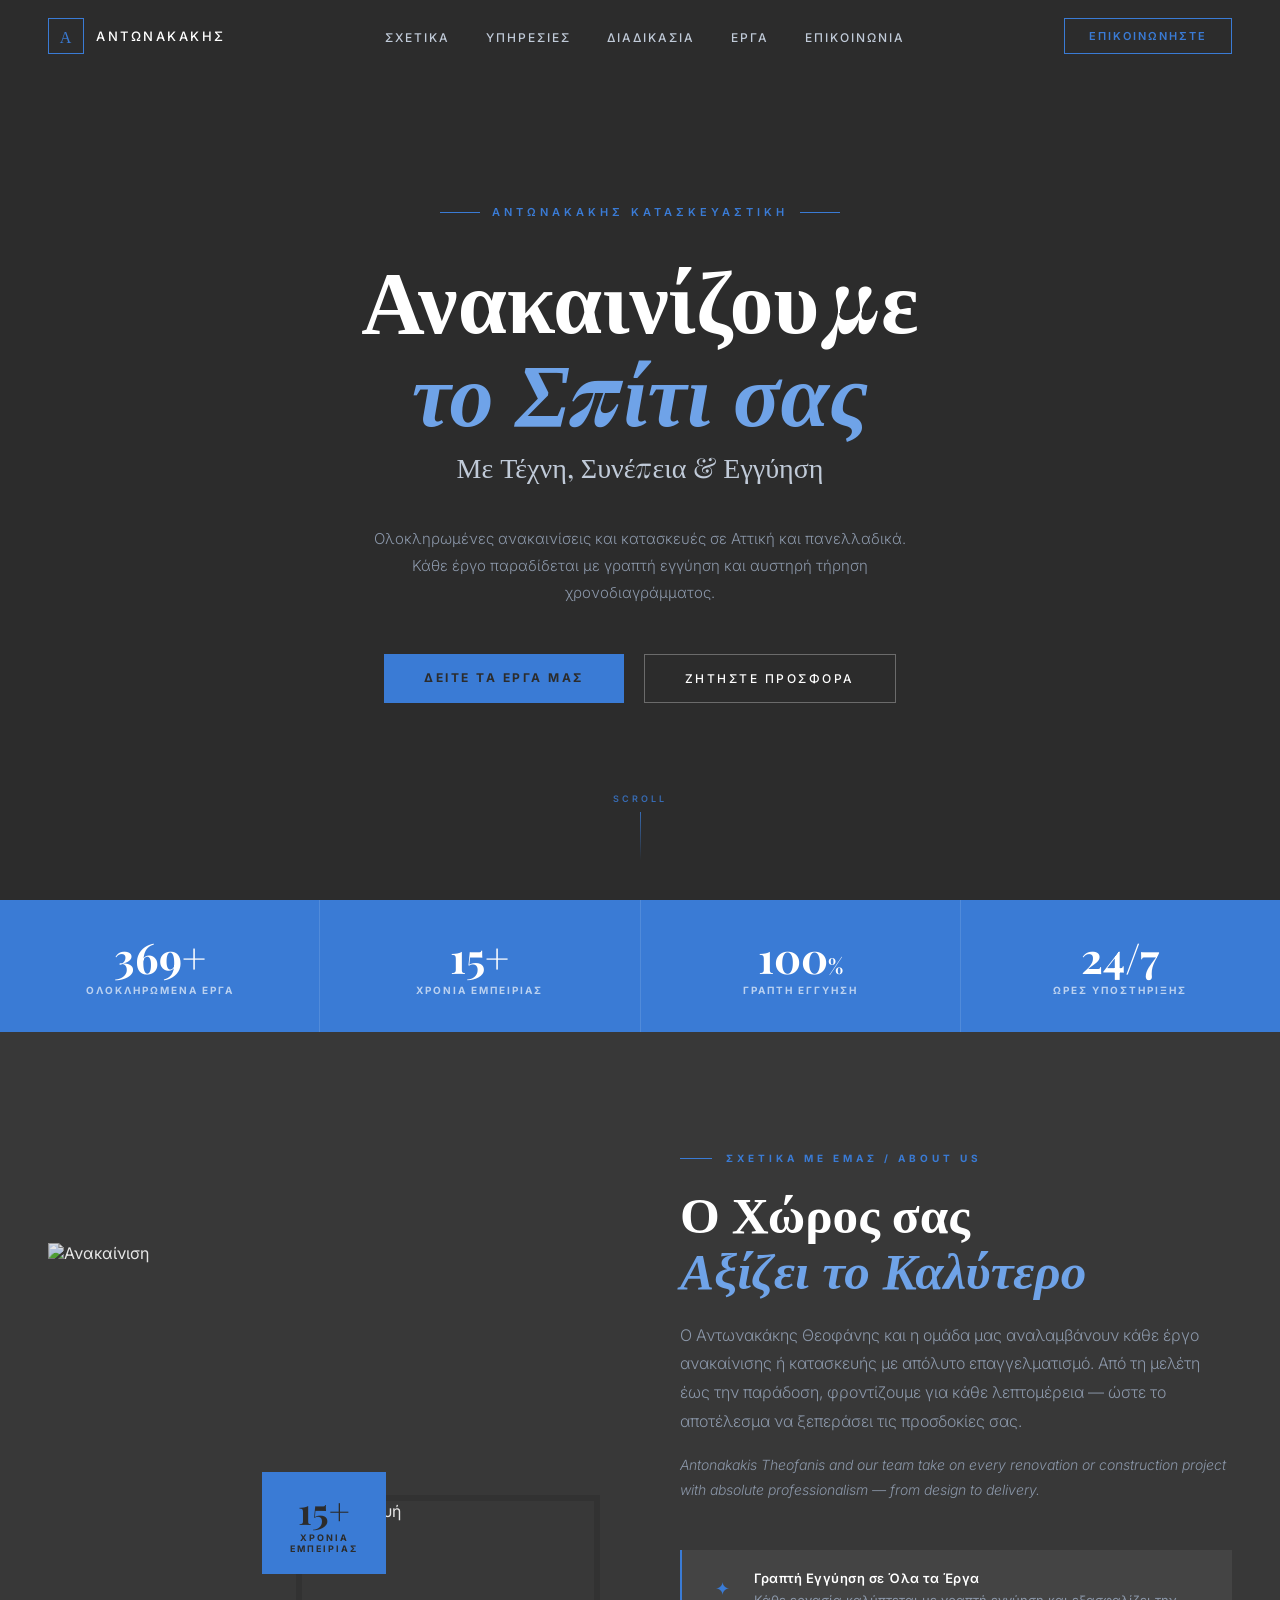
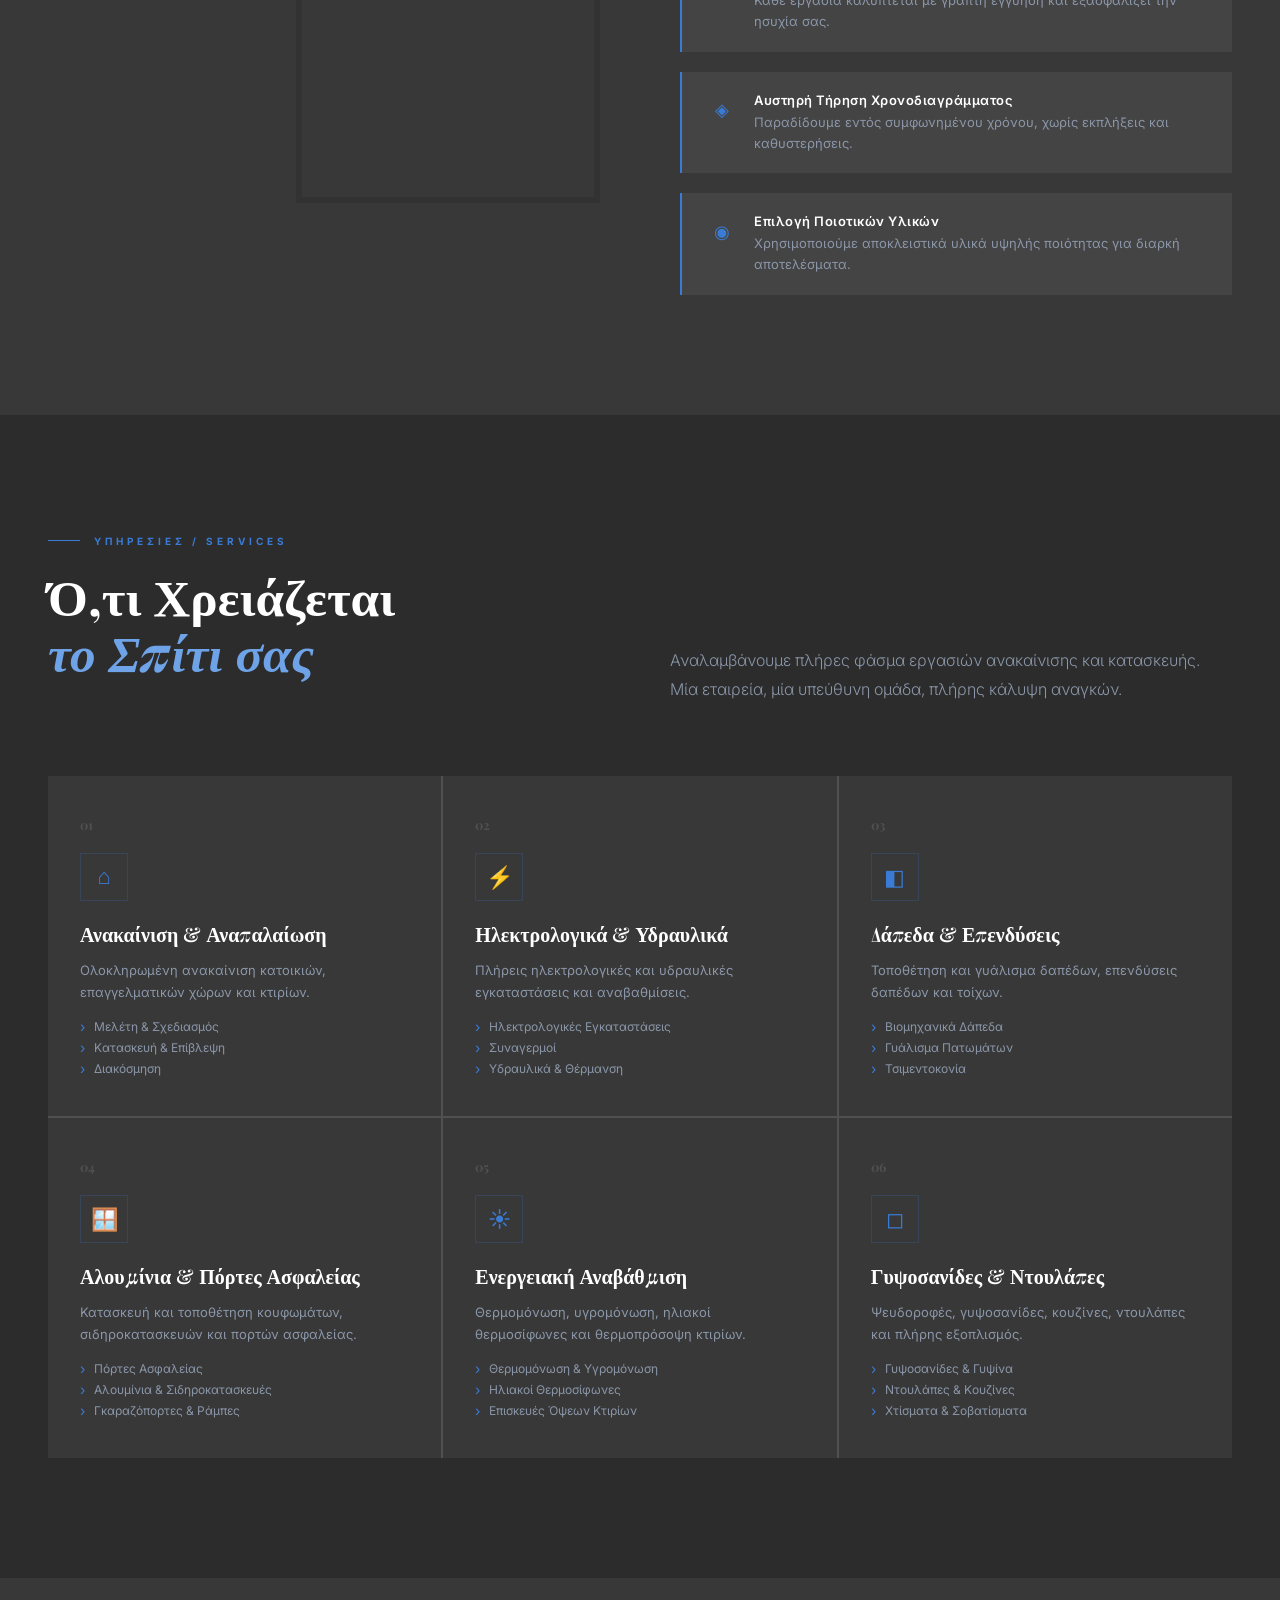
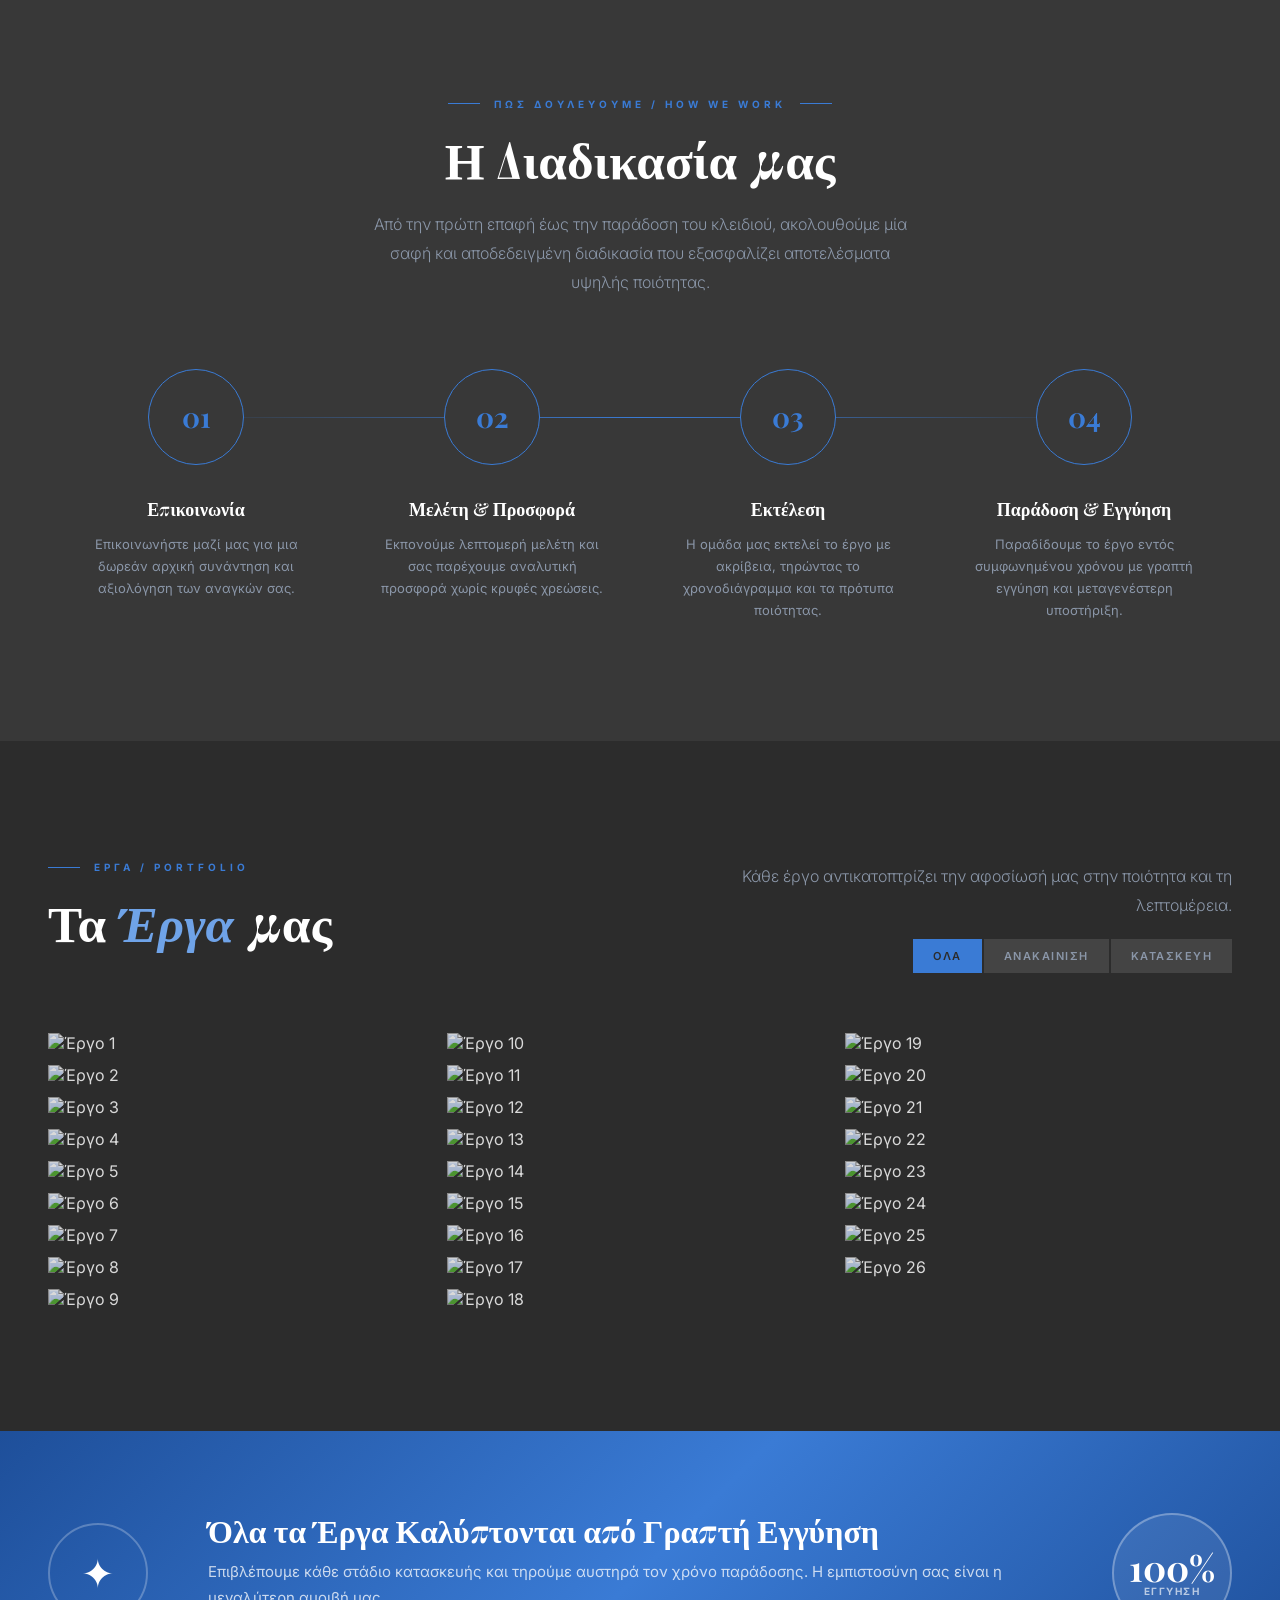
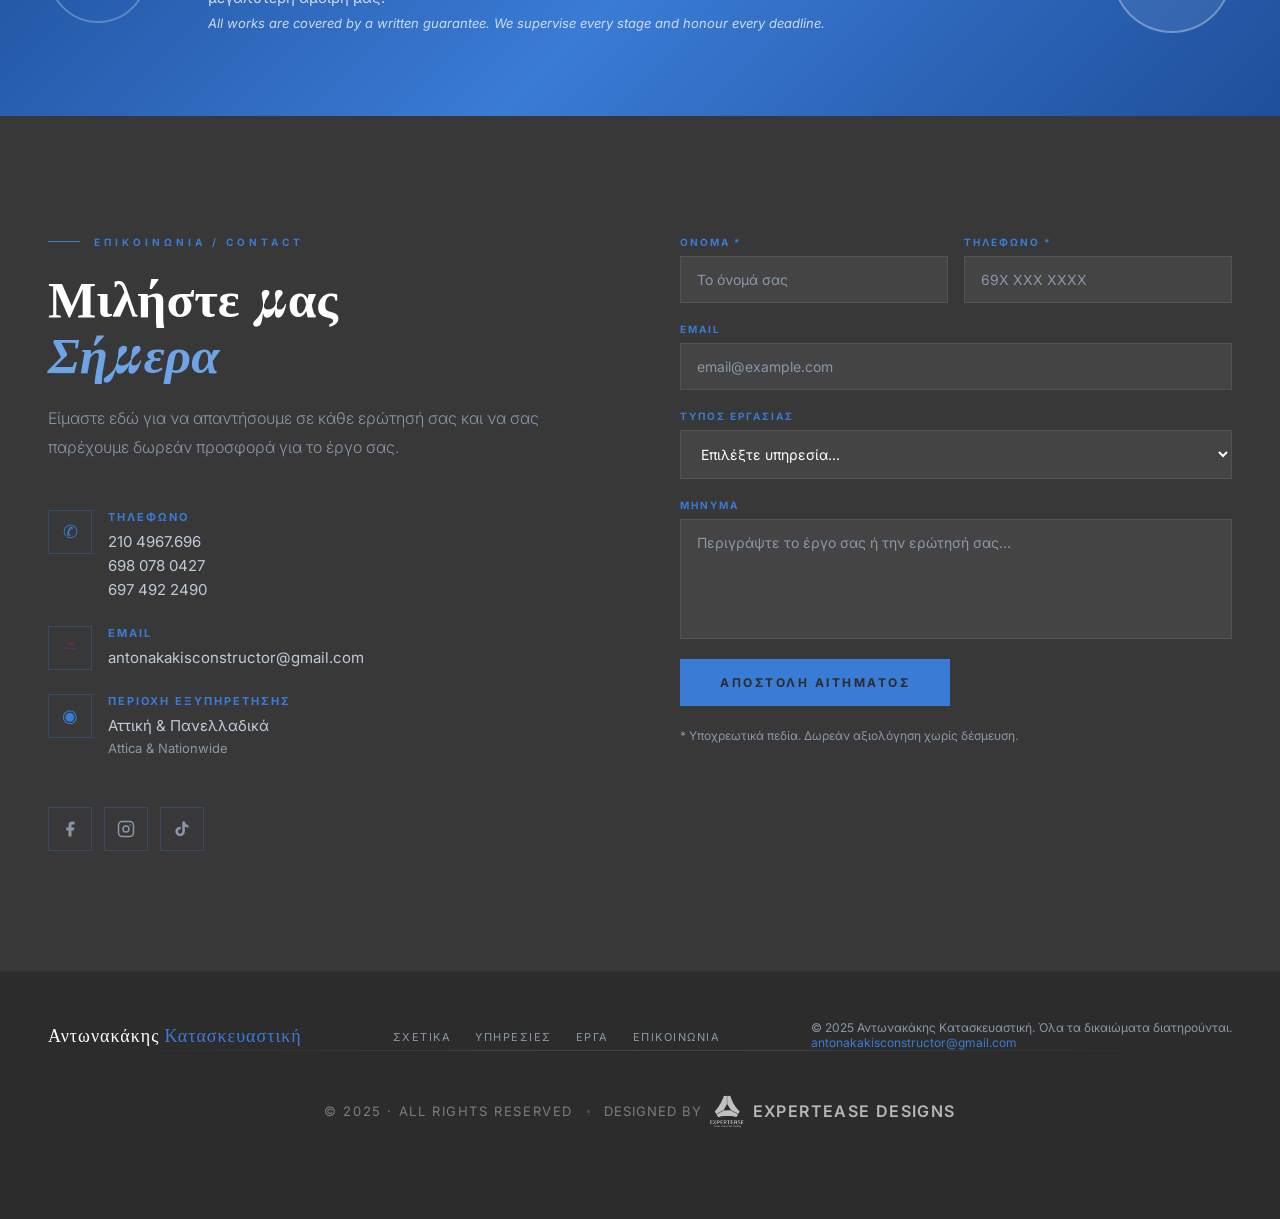
==== v1/index.html @ a7c9d5f3 "v4" ====
<!DOCTYPE html>
<html lang="el">
<head>
  <meta charset="UTF-8" />
  <meta name="viewport" content="width=device-width, initial-scale=1.0" />
  <title>Αντωνακάκης Κατασκευαστική | Ανακαίνιση &amp; Κατασκευές</title>
  <meta name="description" content="Ολοκληρωμένες ανακαινίσεις, επισκευές και κατασκευές με εγγύηση. Αντωνακάκης Θεοφάνης – Αττική &amp; Πανελλαδικά." />
  <link rel="preconnect" href="https://fonts.googleapis.com" />
  <link rel="preconnect" href="https://fonts.gstatic.com" crossorigin />
  <link href="https://fonts.googleapis.com/css2?family=Playfair+Display:ital,wght@0,400;0,600;0,700;1,400&family=Inter:wght@300;400;500;600&display=swap" rel="stylesheet" />
  <link rel="stylesheet" href="style.css" />
  <link rel="stylesheet" href="expertease-credit.css" />
</head>
<body>

<!-- ══ NAV ══ -->
<nav id="main-nav">
  <a href="#" class="nav-logo">
    <div class="nav-logo-mark">Α</div>
    <span class="nav-logo-text">Αντωνακάκης</span>
  </a>
  <ul class="nav-links">
    <li><a href="#about">Σχετικά</a></li>
    <li><a href="#services">Υπηρεσίες</a></li>
    <li><a href="#process">Διαδικασία</a></li>
    <li><a href="#projects">Έργα</a></li>
    <li><a href="#contact">Επικοινωνία</a></li>
  </ul>
  <a href="#contact" class="nav-cta">Επικοινωνήστε</a>
  <div class="hamburger" id="hamburger">
    <span></span><span></span><span></span>
  </div>
</nav>

<!-- Mobile Drawer -->
<div class="drawer-overlay" id="drawer-overlay"></div>
<div class="mobile-drawer" id="mobile-drawer">
  <button class="drawer-close" id="drawer-close">✕</button>
  <ul class="nav-links">
    <li><a href="#about">Σχετικά</a></li>
    <li><a href="#services">Υπηρεσίες</a></li>
    <li><a href="#process">Διαδικασία</a></li>
    <li><a href="#projects">Έργα</a></li>
    <li><a href="#contact">Επικοινωνία</a></li>
  </ul>
  <a href="#contact" class="nav-cta" style="text-align:center">Επικοινωνήστε</a>
</div>

<!-- ══ HERO ══ -->
<section class="hero" id="home">
  <div class="hero-slides" id="hero-slides">
    <div class="hero-slide active" style="background-image:url('https://antonakakis-kataskevastiki.gr/projects/project-01.jpg')"></div>
    <div class="hero-slide" style="background-image:url('https://antonakakis-kataskevastiki.gr/projects/project-05.jpg')"></div>
    <div class="hero-slide" style="background-image:url('https://antonakakis-kataskevastiki.gr/projects/project-10.jpg')"></div>
    <div class="hero-slide" style="background-image:url('https://antonakakis-kataskevastiki.gr/projects/project-15.jpg')"></div>
    <div class="hero-slide" style="background-image:url('https://antonakakis-kataskevastiki.gr/projects/project-20.jpg')"></div>
  </div>
  <div class="hero-overlay"></div>
  <div class="hero-content">
    <div class="hero-badge">
      <div class="hero-badge-line"></div>
      <span>Αντωνακάκης Κατασκευαστική</span>
      <div class="hero-badge-line"></div>
    </div>
    <h1 class="hero-title">
      Ανακαινίζουμε<br><em>το Σπίτι σας</em>
    </h1>
    <p class="hero-subtitle">Με Τέχνη, Συνέπεια &amp; Εγγύηση</p>
    <p class="hero-desc">
      Ολοκληρωμένες ανακαινίσεις και κατασκευές σε Αττική και πανελλαδικά.
      Κάθε έργο παραδίδεται με γραπτή εγγύηση και αυστηρή τήρηση χρονοδιαγράμματος.
    </p>
    <div class="hero-actions">
      <a href="#projects" class="btn-primary">Δείτε τα Έργα μας</a>
      <a href="#contact" class="btn-secondary">Ζητήστε Προσφορά</a>
    </div>
  </div>
  <div class="hero-scroll">
    <span>Scroll</span>
    <div class="scroll-line"></div>
  </div>
</section>

<!-- ══ STATS ══ -->
<div class="stats-strip">
  <div class="stats-inner">
    <div class="stat-item reveal">
      <span class="stat-number" data-target="500">0</span>
      <span class="stat-label">Ολοκληρωμένα Έργα</span>
    </div>
    <div class="stat-item reveal reveal-delay-1">
      <span class="stat-number" data-target="15">0</span>
      <span class="stat-label">Χρόνια Εμπειρίας</span>
    </div>
    <div class="stat-item reveal reveal-delay-2">
      <span class="stat-number">100<small style="font-size:0.5em">%</small></span>
      <span class="stat-label">Γραπτή Εγγύηση</span>
    </div>
    <div class="stat-item reveal reveal-delay-3">
      <span class="stat-number" data-target="24">0</span>
      <span class="stat-label">Ώρες Υποστήριξης</span>
    </div>
  </div>
</div>

<!-- ══ ABOUT ══ -->
<section id="about">
  <div class="container">
    <div class="about-grid">
      <div class="about-image-stack reveal">
        <img class="about-img-main" src="https://antonakakis-kataskevastiki.gr/projects/project-03.jpg" alt="Ανακαίνιση" loading="lazy" />
        <img class="about-img-accent" src="https://antonakakis-kataskevastiki.gr/projects/project-08.jpg" alt="Κατασκευή" loading="lazy" />
        <div class="about-tag">
          <span class="about-tag-number">15+</span>
          <span class="about-tag-text">Χρόνια<br>Εμπειρίας</span>
        </div>
      </div>
      <div>
        <div class="section-label reveal">
          <div class="section-label-line"></div>
          <span>Σχετικά με εμάς / About Us</span>
        </div>
        <h2 class="section-title reveal">
          Ο Χώρος σας<br><em>Αξίζει το Καλύτερο</em>
        </h2>
        <p class="section-desc reveal">
          Ο Αντωνακάκης Θεοφάνης και η ομάδα μας αναλαμβάνουν κάθε έργο ανακαίνισης
          ή κατασκευής με απόλυτο επαγγελματισμό. Από τη μελέτη έως την παράδοση,
          φροντίζουμε για κάθε λεπτομέρεια — ώστε το αποτέλεσμα να ξεπεράσει τις προσδοκίες σας.
        </p>
        <p class="section-desc reveal" style="margin-top:16px;font-size:14px;font-style:italic;">
          Antonakakis Theofanis and our team take on every renovation or construction
          project with absolute professionalism — from design to delivery.
        </p>
        <div class="about-promises">
          <div class="promise-item reveal">
            <div class="promise-icon">✦</div>
            <div class="promise-text">
              <strong>Γραπτή Εγγύηση σε Όλα τα Έργα</strong>
              <p>Κάθε εργασία καλύπτεται με γραπτή εγγύηση και εξασφαλίζει την ησυχία σας.</p>
            </div>
          </div>
          <div class="promise-item reveal reveal-delay-1">
            <div class="promise-icon">◈</div>
            <div class="promise-text">
              <strong>Αυστηρή Τήρηση Χρονοδιαγράμματος</strong>
              <p>Παραδίδουμε εντός συμφωνημένου χρόνου, χωρίς εκπλήξεις και καθυστερήσεις.</p>
            </div>
          </div>
          <div class="promise-item reveal reveal-delay-2">
            <div class="promise-icon">◉</div>
            <div class="promise-text">
              <strong>Επιλογή Ποιοτικών Υλικών</strong>
              <p>Χρησιμοποιούμε αποκλειστικά υλικά υψηλής ποιότητας για διαρκή αποτελέσματα.</p>
            </div>
          </div>
        </div>
      </div>
    </div>
  </div>
</section>

<!-- ══ SERVICES ══ -->
<section id="services">
  <div class="container">
    <div class="services-header">
      <div>
        <div class="section-label reveal">
          <div class="section-label-line"></div>
          <span>Υπηρεσίες / Services</span>
        </div>
        <h2 class="section-title reveal">
          Ό,τι Χρειάζεται<br><em>το Σπίτι σας</em>
        </h2>
      </div>
      <p class="section-desc reveal">
        Αναλαμβάνουμε πλήρες φάσμα εργασιών ανακαίνισης και κατασκευής.
        Μία εταιρεία, μία υπεύθυνη ομάδα, πλήρης κάλυψη αναγκών.
      </p>
    </div>
    <div class="services-grid">
      <div class="service-card reveal">
        <span class="service-number">01</span>
        <div class="service-icon">⌂</div>
        <h3 class="service-name">Ανακαίνιση &amp; Αναπαλαίωση</h3>
        <p class="service-desc">Ολοκληρωμένη ανακαίνιση κατοικιών, επαγγελματικών χώρων και κτιρίων.</p>
        <ul class="service-items">
          <li>Μελέτη &amp; Σχεδιασμός</li>
          <li>Κατασκευή &amp; Επίβλεψη</li>
          <li>Διακόσμηση</li>
        </ul>
      </div>
      <div class="service-card reveal reveal-delay-1">
        <span class="service-number">02</span>
        <div class="service-icon">⚡</div>
        <h3 class="service-name">Ηλεκτρολογικά &amp; Υδραυλικά</h3>
        <p class="service-desc">Πλήρεις ηλεκτρολογικές και υδραυλικές εγκαταστάσεις και αναβαθμίσεις.</p>
        <ul class="service-items">
          <li>Ηλεκτρολογικές Εγκαταστάσεις</li>
          <li>Συναγερμοί</li>
          <li>Υδραυλικά &amp; Θέρμανση</li>
        </ul>
      </div>
      <div class="service-card reveal reveal-delay-2">
        <span class="service-number">03</span>
        <div class="service-icon">◧</div>
        <h3 class="service-name">Δάπεδα &amp; Επενδύσεις</h3>
        <p class="service-desc">Τοποθέτηση και γυάλισμα δαπέδων, επενδύσεις δαπέδων και τοίχων.</p>
        <ul class="service-items">
          <li>Βιομηχανικά Δάπεδα</li>
          <li>Γυάλισμα Πατωμάτων</li>
          <li>Τσιμεντοκονία</li>
        </ul>
      </div>
      <div class="service-card reveal">
        <span class="service-number">04</span>
        <div class="service-icon">🪟</div>
        <h3 class="service-name">Αλουμίνια &amp; Πόρτες Ασφαλείας</h3>
        <p class="service-desc">Κατασκευή και τοποθέτηση κουφωμάτων, σιδηροκατασκευών και πορτών ασφαλείας.</p>
        <ul class="service-items">
          <li>Πόρτες Ασφαλείας</li>
          <li>Αλουμίνια &amp; Σιδηροκατασκευές</li>
          <li>Γκαραζόπορτες &amp; Ράμπες</li>
        </ul>
      </div>
      <div class="service-card reveal reveal-delay-1">
        <span class="service-number">05</span>
        <div class="service-icon">☀</div>
        <h3 class="service-name">Ενεργειακή Αναβάθμιση</h3>
        <p class="service-desc">Θερμομόνωση, υγρομόνωση, ηλιακοί θερμοσίφωνες και θερμοπρόσοψη κτιρίων.</p>
        <ul class="service-items">
          <li>Θερμομόνωση &amp; Υγρομόνωση</li>
          <li>Ηλιακοί Θερμοσίφωνες</li>
          <li>Επισκευές Όψεων Κτιρίων</li>
        </ul>
      </div>
      <div class="service-card reveal reveal-delay-2">
        <span class="service-number">06</span>
        <div class="service-icon">◻</div>
        <h3 class="service-name">Γυψοσανίδες &amp; Ντουλάπες</h3>
        <p class="service-desc">Ψευδοροφές, γυψοσανίδες, κουζίνες, ντουλάπες και πλήρης εξοπλισμός.</p>
        <ul class="service-items">
          <li>Γυψοσανίδες &amp; Γυψίνα</li>
          <li>Ντουλάπες &amp; Κουζίνες</li>
          <li>Χτίσματα &amp; Σοβατίσματα</li>
        </ul>
      </div>
    </div>
  </div>
</section>

<!-- ══ PROCESS ══ -->
<section id="process">
  <div class="container">
    <div style="text-align:center; max-width:600px; margin:0 auto;">
      <div class="section-label reveal" style="justify-content:center;">
        <div class="section-label-line"></div>
        <span>Πώς Δουλεύουμε / How We Work</span>
        <div class="section-label-line"></div>
      </div>
      <h2 class="section-title reveal">Η Διαδικασία μας</h2>
      <p class="section-desc reveal" style="margin:0 auto;">
        Από την πρώτη επαφή έως την παράδοση του κλειδιού, ακολουθούμε μία σαφή
        και αποδεδειγμένη διαδικασία που εξασφαλίζει αποτελέσματα υψηλής ποιότητας.
      </p>
    </div>
    <div class="process-steps">
      <div class="process-step reveal">
        <div class="step-circle"><span class="step-num">01</span></div>
        <h3 class="step-title">Επικοινωνία</h3>
        <p class="step-desc">Επικοινωνήστε μαζί μας για μια δωρεάν αρχική συνάντηση και αξιολόγηση των αναγκών σας.</p>
      </div>
      <div class="process-step reveal reveal-delay-1">
        <div class="step-circle"><span class="step-num">02</span></div>
        <h3 class="step-title">Μελέτη &amp; Προσφορά</h3>
        <p class="step-desc">Εκπονούμε λεπτομερή μελέτη και σας παρέχουμε αναλυτική προσφορά χωρίς κρυφές χρεώσεις.</p>
      </div>
      <div class="process-step reveal reveal-delay-2">
        <div class="step-circle"><span class="step-num">03</span></div>
        <h3 class="step-title">Εκτέλεση</h3>
        <p class="step-desc">Η ομάδα μας εκτελεί το έργο με ακρίβεια, τηρώντας το χρονοδιάγραμμα και τα πρότυπα ποιότητας.</p>
      </div>
      <div class="process-step reveal reveal-delay-3">
        <div class="step-circle"><span class="step-num">04</span></div>
        <h3 class="step-title">Παράδοση &amp; Εγγύηση</h3>
        <p class="step-desc">Παραδίδουμε το έργο εντός συμφωνημένου χρόνου με γραπτή εγγύηση και μεταγενέστερη υποστήριξη.</p>
      </div>
    </div>
  </div>
</section>

<!-- ══ PROJECTS ══ -->
<section id="projects">
  <div class="container">
    <div class="gallery-header">
      <div>
        <div class="section-label reveal">
          <div class="section-label-line"></div>
          <span>Έργα / Portfolio</span>
        </div>
        <h2 class="section-title reveal">
          Τα <em>Έργα</em> μας
        </h2>
      </div>
      <div style="display:flex;flex-direction:column;gap:20px;align-items:flex-end;">
        <p class="section-desc reveal" style="text-align:right;">
          Κάθε έργο αντικατοπτρίζει την αφοσίωσή μας στην ποιότητα και τη λεπτομέρεια.
        </p>
        <div class="gallery-filter reveal">
          <button class="filter-btn active" data-filter="all">Όλα</button>
          <button class="filter-btn" data-filter="renovation">Ανακαίνιση</button>
          <button class="filter-btn" data-filter="construction">Κατασκευή</button>
        </div>
      </div>
    </div>
    <div class="gallery-masonry" id="gallery"></div>
  </div>
</section>

<!-- ══ GUARANTEE BANNER ══ -->
<div class="guarantee">
  <div class="guarantee-inner">
    <div class="guarantee-icon">✦</div>
    <div class="guarantee-text">
      <h2>Όλα τα Έργα Καλύπτονται από Γραπτή Εγγύηση</h2>
      <p>
        Επιβλέπουμε κάθε στάδιο κατασκευής και τηρούμε αυστηρά τον χρόνο παράδοσης.
        Η εμπιστοσύνη σας είναι η μεγαλύτερη αμοιβή μας.<br/>
        <em style="font-size:13px;">All works are covered by a written guarantee. We supervise every stage and honour every deadline.</em>
      </p>
    </div>
    <div class="guarantee-badge">
      <div class="guarantee-badge-circle">
        <strong>100%</strong>
        <span>Εγγύηση</span>
      </div>
    </div>
  </div>
</div>

<!-- ══ CONTACT ══ -->
<section id="contact">
  <div class="container">
    <div class="contact-grid">
      <div class="contact-info">
        <div class="section-label reveal">
          <div class="section-label-line"></div>
          <span>Επικοινωνία / Contact</span>
        </div>
        <h2 class="section-title reveal">
          Μιλήστε μας<br><em>Σήμερα</em>
        </h2>
        <p class="section-desc reveal">
          Είμαστε εδώ για να απαντήσουμε σε κάθε ερώτησή σας και να σας
          παρέχουμε δωρεάν προσφορά για το έργο σας.
        </p>
        <div class="contact-details">
          <div class="contact-detail reveal">
            <div class="contact-detail-icon">✆</div>
            <div class="contact-detail-text">
              <strong>Τηλέφωνο</strong>
              <a href="tel:+302104967696">210 4967.696</a>
              <a href="tel:+306980780427">698 078 0427</a>
              <a href="tel:+306974922490">697 492 2490</a>
            </div>
          </div>
          <div class="contact-detail reveal reveal-delay-1">
            <div class="contact-detail-icon"><img src="logo.png" alt="Email" style="width:28px;height:28px;object-fit:contain;"></div>
            <div class="contact-detail-text">
              <strong>Email</strong>
              <a href="mailto:antonakakisconstructor@gmail.com">antonakakisconstructor@gmail.com</a>
            </div>
          </div>
          <div class="contact-detail reveal reveal-delay-2">
            <div class="contact-detail-icon">◉</div>
            <div class="contact-detail-text">
              <strong>Περιοχή Εξυπηρέτησης</strong>
              <span>Αττική &amp; Πανελλαδικά</span>
              <span style="font-size:13px;color:var(--gray);">Attica &amp; Nationwide</span>
            </div>
          </div>
        </div>
        <div class="contact-social reveal">
          <a href="https://www.facebook.com/Kataskeuastikes.ergasies.antonakakis" target="_blank" rel="noopener" class="social-link" title="Facebook">
            <svg width="18" height="18" viewBox="0 0 24 24" fill="currentColor"><path d="M18 2h-3a5 5 0 00-5 5v3H7v4h3v8h4v-8h3l1-4h-4V7a1 1 0 011-1h3z"/></svg>
          </a>
          <a href="https://www.instagram.com/kataskeuastiki_antonakakis" target="_blank" rel="noopener" class="social-link" title="Instagram">
            <svg width="18" height="18" viewBox="0 0 24 24" fill="none" stroke="currentColor" stroke-width="2"><rect x="2" y="2" width="20" height="20" rx="5"/><circle cx="12" cy="12" r="4"/><circle cx="17.5" cy="6.5" r="1" fill="currentColor" stroke="none"/></svg>
          </a>
          <a href="https://www.tiktok.com/@kataskeuastikiantonakaki" target="_blank" rel="noopener" class="social-link" title="TikTok">
            <svg width="18" height="18" viewBox="0 0 24 24" fill="currentColor"><path d="M19.59 6.69a4.83 4.83 0 01-3.77-4.25V2h-3.45v13.67a2.89 2.89 0 01-2.88 2.5 2.89 2.89 0 01-2.89-2.89 2.89 2.89 0 012.89-2.89c.28 0 .54.04.79.1V9.01a6.28 6.28 0 00-.79-.05 6.34 6.34 0 00-6.34 6.34 6.34 6.34 0 006.34 6.34 6.34 6.34 0 006.33-6.34V8.69a8.18 8.18 0 004.78 1.52V6.76a4.85 4.85 0 01-1.01-.07z"/></svg>
          </a>
        </div>
      </div>
      <div>
        <form class="contact-form" id="clientContactForm">
          <input type="hidden" name="_to" value="antonakakisconstructor@gmail.com">
          <input type="hidden" name="_key" value="MyPrivateAgencyKey_99">
          <div class="form-row">
            <div class="form-group">
              <label for="fname">Όνομα *</label>
              <input type="text" id="fname" name="fname" placeholder="Το όνομά σας" required />
            </div>
            <div class="form-group">
              <label for="phone">Τηλέφωνο *</label>
              <input type="tel" id="phone" name="phone" placeholder="69X XXX XXXX" required />
            </div>
          </div>
          <div class="form-group">
            <label for="email">Email</label>
            <input type="email" id="email" name="email" placeholder="email@example.com" />
          </div>
          <div class="form-group">
            <label for="service">Τύπος Εργασίας</label>
            <select id="service" name="service">
              <option value="">Επιλέξτε υπηρεσία...</option>
              <option>Ανακαίνιση Κατοικίας</option>
              <option>Ανακαίνιση Επαγγελματικού Χώρου</option>
              <option>Ηλεκτρολογικές Εργασίες</option>
              <option>Υδραυλικές Εργασίες</option>
              <option>Δάπεδα &amp; Επενδύσεις</option>
              <option>Ενεργειακή Αναβάθμιση</option>
              <option>Αλουμίνια &amp; Πόρτες</option>
              <option>Γυψοσανίδες &amp; Εξοπλισμός</option>
              <option>Άλλο</option>
            </select>
          </div>
          <div class="form-group">
            <label for="message">Μήνυμα</label>
            <textarea id="message" name="message" placeholder="Περιγράψτε το έργο σας ή την ερώτησή σας..."></textarea>
          </div>
          <div id="formStatus"></div>
          <button type="submit" class="form-submit">Αποστολή Αιτήματος</button>
          <p class="form-note">* Υποχρεωτικά πεδία. Δωρεάν αξιολόγηση χωρίς δέσμευση.</p>
        </form>
      </div>
    </div>
  </div>
</section>

<!-- ══ FOOTER ══ -->
<footer>
  <div class="footer-inner">
    <div class="footer-logo">
      Αντωνακάκης <span>Κατασκευαστική</span>
    </div>
    <ul class="footer-links">
      <li><a href="#about">Σχετικά</a></li>
      <li><a href="#services">Υπηρεσίες</a></li>
      <li><a href="#projects">Έργα</a></li>
      <li><a href="#contact">Επικοινωνία</a></li>
    </ul>
    <p class="footer-copy">
      © 2025 Αντωνακάκης Κατασκευαστική. Όλα τα δικαιώματα διατηρούνται.<br/>
      <a href="mailto:antonakakisconstructor@gmail.com">antonakakisconstructor@gmail.com</a>
    </p>
  </div>
  <hr class="ec-rule">
  <div class="expertease-credit">
    <div class="ec-layer ec-layer--credit">
      <span class="ec-copy">© 2025 · All Rights Reserved</span>
      <span class="ec-divider"></span>
      <a href="https://expertease.eu/webdesign" target="_blank" rel="noopener" class="ec-brand">
        <span class="ec-label">Designed by</span>
        <img src="logo_expertease.png" alt="Expertease Designs" class="ec-logo">
        <span class="ec-name">Expertease Designs</span>
      </a>
    </div>
    <div class="ec-layer ec-layer--ad">
      <div class="ec-ad-ring">
        <div class="ec-ad-logo"><img src="logo_expertease.png" alt="Expertease Designs"></div>
      </div>
      <div class="ec-ad-text">
        <span class="ec-ad-question">Like this site?</span>
        <a href="https://expertease.eu/webdesign" target="_blank" rel="noopener" class="ec-ad-cta">
          Let's build yours
          <span class="ec-ad-arrow"><svg width="13" height="13" viewBox="0 0 13 13" fill="none" stroke="currentColor" stroke-width="1.6" stroke-linecap="round" stroke-linejoin="round"><line x1="2" y1="6.5" x2="11" y2="6.5"/><polyline points="7,2.5 11,6.5 7,10.5"/></svg></span>
        </a>
      </div>
    </div>
  </div>
</footer>

<!-- ══ LIGHTBOX ══ -->
<div class="lightbox" id="lightbox">
  <button class="lightbox-close" id="lightbox-close">✕</button>
  <button class="lightbox-arrow lightbox-prev" id="lightbox-prev">‹</button>
  <img id="lightbox-img" src="" alt="" />
  <button class="lightbox-arrow lightbox-next" id="lightbox-next">›</button>
  <div class="lightbox-counter" id="lightbox-counter"></div>
</div>

<script src="main.js"></script>
<script src="contact-form.js"></script>
</body>
</html>
---- v1/style.css ----
*, *::before, *::after { box-sizing: border-box; margin: 0; padding: 0; }

:root {
  --gold: #3a7bd5;
  --gold-light: #6fa3e8;
  --gold-dark: #1e4f9a;
  --dark: #2c2c2c;
  --dark-2: #383838;
  --dark-3: #444444;
  --dark-4: #505050;
  --white: #ffffff;
  --off-white: #e8ecf4;
  --gray: #8a96a8;
  --gray-light: #c0cad8;
}

html { scroll-behavior: smooth; }

body {
  font-family: 'Inter', sans-serif;
  background: var(--dark);
  color: var(--white);
  overflow-x: hidden;
}

/* ── SCROLLBAR ── */
::-webkit-scrollbar { width: 4px; }
::-webkit-scrollbar-track { background: var(--dark); }
::-webkit-scrollbar-thumb { background: var(--gold); border-radius: 2px; }

/* ── NAV ── */
nav {
  position: fixed;
  top: 0; left: 0; right: 0;
  z-index: 1000;
  padding: 0 48px;
  height: 72px;
  display: flex;
  align-items: center;
  justify-content: space-between;
  transition: background 0.4s, backdrop-filter 0.4s;
}
nav.scrolled {
  background: rgba(44,44,44,0.95);
  backdrop-filter: blur(16px);
  border-bottom: 1px solid rgba(58,123,213,0.15);
}
.nav-logo {
  display: flex;
  align-items: center;
  gap: 12px;
  text-decoration: none;
}
.nav-logo-mark {
  width: 36px; height: 36px;
  border: 1.5px solid var(--gold);
  display: flex; align-items: center; justify-content: center;
  font-family: 'Playfair Display', serif;
  font-size: 16px;
  color: var(--gold);
  letter-spacing: 1px;
}
.nav-logo-text {
  font-size: 13px;
  font-weight: 500;
  letter-spacing: 2.5px;
  text-transform: uppercase;
  color: var(--white);
}
.nav-links {
  display: flex;
  gap: 36px;
  list-style: none;
}
.nav-links a {
  color: var(--gray-light);
  text-decoration: none;
  font-size: 12px;
  font-weight: 500;
  letter-spacing: 2px;
  text-transform: uppercase;
  transition: color 0.3s;
  position: relative;
}
.nav-links a::after {
  content: '';
  position: absolute;
  bottom: -4px; left: 0; right: 0;
  height: 1px;
  background: var(--gold);
  transform: scaleX(0);
  transition: transform 0.3s;
}
.nav-links a:hover { color: var(--gold); }
.nav-links a:hover::after { transform: scaleX(1); }
.nav-cta {
  background: transparent;
  border: 1px solid var(--gold);
  color: var(--gold);
  padding: 10px 24px;
  font-size: 11px;
  font-weight: 600;
  letter-spacing: 2px;
  text-transform: uppercase;
  text-decoration: none;
  transition: background 0.3s, color 0.3s;
  cursor: pointer;
}
.nav-cta:hover { background: var(--gold); color: var(--dark); }

.hamburger {
  display: none;
  flex-direction: column;
  gap: 5px;
  cursor: pointer;
  padding: 4px;
}
.hamburger span {
  display: block;
  width: 24px; height: 2px;
  background: var(--white);
  transition: 0.3s;
}

/* ── HERO ── */
.hero {
  position: relative;
  height: 100vh;
  min-height: 700px;
  display: flex;
  align-items: center;
  justify-content: center;
  overflow: hidden;
}
.hero-slides {
  position: absolute;
  inset: 0;
}
.hero-slide {
  position: absolute;
  inset: 0;
  background-size: cover;
  background-position: center;
  opacity: 0;
  transition: opacity 1.6s ease;
}
.hero-slide.active { opacity: 1; }
.hero-overlay {
  position: absolute;
  inset: 0;
  background: linear-gradient(
    135deg,
    rgba(44,44,44,0.80) 0%,
    rgba(44,44,44,0.45) 50%,
    rgba(44,44,44,0.65) 100%
  );
}
.hero-content {
  position: relative;
  z-index: 2;
  text-align: center;
  max-width: 900px;
  padding: 0 32px;
}
.hero-badge {
  display: inline-flex;
  align-items: center;
  gap: 12px;
  margin-bottom: 32px;
  opacity: 0;
  animation: fadeUp 1s 0.3s forwards;
}
.hero-badge-line {
  width: 40px; height: 1px;
  background: var(--gold);
}
.hero-badge span {
  font-size: 11px;
  font-weight: 600;
  letter-spacing: 4px;
  text-transform: uppercase;
  color: var(--gold);
}
.hero-title {
  font-family: 'Playfair Display', serif;
  font-size: clamp(44px, 7vw, 88px);
  font-weight: 700;
  line-height: 1.05;
  margin-bottom: 12px;
  opacity: 0;
  animation: fadeUp 1s 0.5s forwards;
}
.hero-title em {
  font-style: italic;
  color: var(--gold-light);
}
.hero-subtitle {
  font-family: 'Playfair Display', serif;
  font-size: clamp(18px, 3vw, 28px);
  font-weight: 400;
  color: var(--gray-light);
  margin-bottom: 40px;
  opacity: 0;
  animation: fadeUp 1s 0.7s forwards;
}
.hero-desc {
  font-size: 15px;
  font-weight: 300;
  color: var(--gray);
  line-height: 1.8;
  max-width: 560px;
  margin: 0 auto 48px;
  opacity: 0;
  animation: fadeUp 1s 0.9s forwards;
}
.hero-actions {
  display: flex;
  gap: 20px;
  justify-content: center;
  flex-wrap: wrap;
  opacity: 0;
  animation: fadeUp 1s 1.1s forwards;
}
.btn-primary {
  background: var(--gold);
  color: var(--dark);
  padding: 16px 40px;
  font-size: 12px;
  font-weight: 700;
  letter-spacing: 2.5px;
  text-transform: uppercase;
  text-decoration: none;
  transition: background 0.3s, transform 0.2s;
  display: inline-block;
}
.btn-primary:hover { background: var(--gold-light); transform: translateY(-2px); }
.btn-secondary {
  border: 1px solid rgba(255,255,255,0.3);
  color: var(--white);
  padding: 16px 40px;
  font-size: 12px;
  font-weight: 500;
  letter-spacing: 2.5px;
  text-transform: uppercase;
  text-decoration: none;
  transition: border-color 0.3s, color 0.3s;
  display: inline-block;
}
.btn-secondary:hover { border-color: var(--gold); color: var(--gold); }

.hero-scroll {
  position: absolute;
  bottom: 40px;
  left: 50%;
  transform: translateX(-50%);
  display: flex;
  flex-direction: column;
  align-items: center;
  gap: 8px;
  opacity: 0;
  animation: fadeIn 1s 1.8s forwards;
  cursor: pointer;
  z-index: 2;
}
.hero-scroll span {
  font-size: 9px;
  font-weight: 600;
  letter-spacing: 3px;
  text-transform: uppercase;
  color: var(--gold);
}
.scroll-line {
  width: 1px;
  height: 48px;
  background: linear-gradient(to bottom, var(--gold), transparent);
  animation: scrollPulse 2s infinite;
}

/* ── STATS STRIP ── */
.stats-strip {
  background: var(--gold);
  padding: 0;
  overflow: hidden;
}
.stats-inner {
  display: flex;
  align-items: stretch;
}
.stat-item {
  flex: 1;
  padding: 36px 24px;
  text-align: center;
  border-right: 1px solid rgba(255,255,255,0.12);
  position: relative;
}
.stat-item:last-child { border-right: none; }
.stat-number {
  font-family: 'Playfair Display', serif;
  font-size: 42px;
  font-weight: 700;
  color: var(--white);
  line-height: 1;
  display: block;
}
.stat-label {
  font-size: 10px;
  font-weight: 700;
  letter-spacing: 2px;
  text-transform: uppercase;
  color: rgba(255,255,255,0.65);
  margin-top: 6px;
  display: block;
}

/* ── SECTION COMMONS ── */
section { padding: 120px 0; }

.container {
  max-width: 1280px;
  margin: 0 auto;
  padding: 0 48px;
}

.section-label {
  display: flex;
  align-items: center;
  gap: 14px;
  margin-bottom: 20px;
}
.section-label-line {
  width: 32px; height: 1px;
  background: var(--gold);
}
.section-label span {
  font-size: 10px;
  font-weight: 700;
  letter-spacing: 4px;
  text-transform: uppercase;
  color: var(--gold);
}
.section-title {
  font-family: 'Playfair Display', serif;
  font-size: clamp(32px, 4vw, 56px);
  font-weight: 700;
  line-height: 1.1;
  margin-bottom: 24px;
}
.section-title em { font-style: italic; color: var(--gold-light); }
.section-desc {
  font-size: 16px;
  font-weight: 300;
  color: var(--gray);
  line-height: 1.8;
  max-width: 560px;
}

/* ── ABOUT ── */
#about { background: var(--dark-2); }
.about-grid {
  display: grid;
  grid-template-columns: 1fr 1fr;
  gap: 80px;
  align-items: center;
}
.about-image-stack {
  position: relative;
  height: 560px;
}
.about-img-main {
  position: absolute;
  top: 0; left: 0;
  width: 75%; height: 85%;
  object-fit: cover;
  filter: brightness(0.9);
}
.about-img-accent {
  position: absolute;
  bottom: 0; right: 0;
  width: 55%; height: 55%;
  object-fit: cover;
  border: 6px solid var(--dark-2);
  filter: brightness(0.9);
}
.about-tag {
  position: absolute;
  top: 50%; left: 50%;
  transform: translate(-50%, -50%);
  background: var(--gold);
  color: var(--dark);
  padding: 20px 28px;
  text-align: center;
  z-index: 2;
}
.about-tag-number {
  font-family: 'Playfair Display', serif;
  font-size: 36px;
  font-weight: 700;
  display: block;
  line-height: 1;
}
.about-tag-text {
  font-size: 9px;
  font-weight: 700;
  letter-spacing: 2px;
  text-transform: uppercase;
  display: block;
  margin-top: 4px;
}
.about-promises {
  margin-top: 48px;
  display: flex;
  flex-direction: column;
  gap: 20px;
}
.promise-item {
  display: flex;
  gap: 16px;
  align-items: flex-start;
  padding: 20px 24px;
  background: var(--dark-3);
  border-left: 2px solid var(--gold);
  transition: background 0.3s;
}
.promise-item:hover { background: var(--dark-4); }
.promise-icon {
  width: 32px; height: 32px;
  flex-shrink: 0;
  display: flex; align-items: center; justify-content: center;
  color: var(--gold);
  font-size: 18px;
  margin-top: 2px;
}
.promise-text strong {
  display: block;
  font-size: 13px;
  font-weight: 600;
  letter-spacing: 0.5px;
  margin-bottom: 4px;
}
.promise-text p {
  font-size: 13px;
  color: var(--gray);
  line-height: 1.6;
}

/* ── SERVICES ── */
#services { background: var(--dark); }
.services-header {
  display: grid;
  grid-template-columns: 1fr 1fr;
  gap: 60px;
  align-items: end;
  margin-bottom: 72px;
}
.services-grid {
  display: grid;
  grid-template-columns: repeat(3, 1fr);
  gap: 2px;
  background: var(--dark-4);
}
.service-card {
  background: var(--dark-2);
  padding: 40px 32px;
  transition: background 0.3s, transform 0.3s;
  cursor: default;
  position: relative;
  overflow: hidden;
}
.service-card::before {
  content: '';
  position: absolute;
  bottom: 0; left: 0; right: 0;
  height: 2px;
  background: var(--gold);
  transform: scaleX(0);
  transition: transform 0.4s;
  transform-origin: left;
}
.service-card:hover { background: var(--dark-3); }
.service-card:hover::before { transform: scaleX(1); }
.service-card:hover .service-number { color: var(--gold); }
.service-number {
  font-family: 'Playfair Display', serif;
  font-size: 13px;
  color: var(--dark-4);
  font-weight: 700;
  margin-bottom: 20px;
  transition: color 0.3s;
  display: block;
}
.service-icon {
  width: 48px; height: 48px;
  margin-bottom: 20px;
  display: flex; align-items: center; justify-content: center;
  border: 1px solid rgba(58,123,213,0.2);
  color: var(--gold);
  font-size: 22px;
  transition: border-color 0.3s, background 0.3s;
}
.service-card:hover .service-icon {
  border-color: var(--gold);
  background: rgba(58,123,213,0.05);
}
.service-name {
  font-family: 'Playfair Display', serif;
  font-size: 20px;
  font-weight: 600;
  margin-bottom: 12px;
  line-height: 1.3;
}
.service-desc {
  font-size: 13px;
  color: var(--gray);
  line-height: 1.7;
}
.service-items {
  margin-top: 16px;
  list-style: none;
  display: flex;
  flex-direction: column;
  gap: 6px;
}
.service-items li {
  font-size: 12px;
  color: var(--gray);
  padding-left: 14px;
  position: relative;
}
.service-items li::before {
  content: '›';
  position: absolute;
  left: 0;
  color: var(--gold);
  font-size: 14px;
  line-height: 1;
  top: 1px;
}

/* ── PROCESS ── */
#process { background: var(--dark-2); }
.process-steps {
  display: grid;
  grid-template-columns: repeat(4, 1fr);
  gap: 0;
  margin-top: 72px;
  position: relative;
}
.process-steps::before {
  content: '';
  position: absolute;
  top: 48px;
  left: calc(12.5%);
  right: calc(12.5%);
  height: 1px;
  background: linear-gradient(to right, transparent, var(--gold), transparent);
}
.process-step {
  padding: 0 32px;
  text-align: center;
  position: relative;
}
.step-circle {
  width: 96px; height: 96px;
  border: 1px solid var(--gold);
  border-radius: 50%;
  display: flex;
  align-items: center;
  justify-content: center;
  margin: 0 auto 32px;
  background: var(--dark-2);
  position: relative;
  z-index: 1;
  transition: background 0.3s;
}
.step-circle:hover { background: rgba(58,123,213,0.05); }
.step-num {
  font-family: 'Playfair Display', serif;
  font-size: 28px;
  font-weight: 700;
  color: var(--gold);
}
.step-title {
  font-family: 'Playfair Display', serif;
  font-size: 18px;
  font-weight: 600;
  margin-bottom: 12px;
}
.step-desc {
  font-size: 13px;
  color: var(--gray);
  line-height: 1.7;
}

/* ── GALLERY ── */
#projects { background: var(--dark); }
.gallery-header {
  display: grid;
  grid-template-columns: 1fr 1fr;
  gap: 60px;
  align-items: end;
  margin-bottom: 60px;
}
.gallery-filter {
  display: flex;
  gap: 2px;
}
.filter-btn {
  background: var(--dark-3);
  border: none;
  color: var(--gray);
  padding: 10px 20px;
  font-size: 11px;
  font-weight: 600;
  letter-spacing: 1.5px;
  text-transform: uppercase;
  cursor: pointer;
  transition: background 0.3s, color 0.3s;
  font-family: 'Inter', sans-serif;
}
.filter-btn.active,
.filter-btn:hover { background: var(--gold); color: var(--dark); }

.gallery-masonry {
  columns: 3;
  column-gap: 12px;
}
.gallery-item {
  break-inside: avoid;
  margin-bottom: 12px;
  position: relative;
  overflow: hidden;
  cursor: pointer;
}
.gallery-item img {
  width: 100%;
  display: block;
  transition: transform 0.6s ease;
  filter: brightness(0.85);
}
.gallery-item:hover img { transform: scale(1.05); filter: brightness(1); }
.gallery-item-overlay {
  position: absolute;
  inset: 0;
  background: linear-gradient(to top, rgba(44,44,44,0.8) 0%, transparent 60%);
  opacity: 0;
  transition: opacity 0.4s;
  display: flex;
  align-items: flex-end;
  padding: 20px;
}
.gallery-item:hover .gallery-item-overlay { opacity: 1; }
.gallery-item-label {
  font-size: 12px;
  font-weight: 600;
  letter-spacing: 1px;
  color: var(--gold-light);
}

/* ── LIGHTBOX ── */
.lightbox {
  position: fixed;
  inset: 0;
  z-index: 9999;
  background: rgba(0,0,0,0.95);
  display: flex;
  align-items: center;
  justify-content: center;
  opacity: 0;
  pointer-events: none;
  transition: opacity 0.4s;
}
.lightbox.open { opacity: 1; pointer-events: all; }
.lightbox img {
  max-width: 90vw;
  max-height: 85vh;
  object-fit: contain;
  box-shadow: 0 0 80px rgba(58,123,213,0.1);
}
.lightbox-close {
  position: absolute;
  top: 24px; right: 32px;
  background: none; border: none;
  color: var(--white);
  font-size: 28px;
  cursor: pointer;
  line-height: 1;
}
.lightbox-close:hover { color: var(--gold); }
.lightbox-arrow {
  position: absolute;
  top: 50%;
  transform: translateY(-50%);
  background: rgba(58,123,213,0.1);
  border: 1px solid rgba(58,123,213,0.3);
  color: var(--gold);
  width: 52px; height: 52px;
  font-size: 20px;
  cursor: pointer;
  display: flex; align-items: center; justify-content: center;
  transition: background 0.3s;
}
.lightbox-arrow:hover { background: var(--gold); color: var(--dark); }
.lightbox-prev { left: 24px; }
.lightbox-next { right: 24px; }
.lightbox-counter {
  position: absolute;
  bottom: 24px;
  left: 50%;
  transform: translateX(-50%);
  font-size: 12px;
  color: var(--gray);
  letter-spacing: 2px;
}

/* ── GUARANTEE BANNER ── */
.guarantee {
  background: linear-gradient(135deg, var(--gold-dark) 0%, var(--gold) 50%, var(--gold-dark) 100%);
  padding: 80px 0;
}
.guarantee-inner {
  max-width: 1280px;
  margin: 0 auto;
  padding: 0 48px;
  display: flex;
  align-items: center;
  gap: 60px;
}
.guarantee-icon {
  width: 100px; height: 100px;
  border: 2px solid rgba(255,255,255,0.25);
  border-radius: 50%;
  display: flex;
  align-items: center;
  justify-content: center;
  font-size: 40px;
  flex-shrink: 0;
  color: var(--white);
}
.guarantee-text h2 {
  font-family: 'Playfair Display', serif;
  font-size: 32px;
  font-weight: 700;
  color: var(--white);
  margin-bottom: 10px;
  line-height: 1.2;
}
.guarantee-text p {
  font-size: 15px;
  color: rgba(255,255,255,0.75);
  line-height: 1.7;
}
.guarantee-badge {
  margin-left: auto;
  text-align: center;
  flex-shrink: 0;
}
.guarantee-badge-circle {
  width: 120px; height: 120px;
  border: 2px solid rgba(255,255,255,0.3);
  border-radius: 50%;
  display: flex;
  flex-direction: column;
  align-items: center;
  justify-content: center;
  background: rgba(255,255,255,0.08);
}
.guarantee-badge-circle strong {
  font-family: 'Playfair Display', serif;
  font-size: 36px;
  font-weight: 700;
  color: var(--white);
  line-height: 1;
}
.guarantee-badge-circle span {
  font-size: 10px;
  font-weight: 700;
  letter-spacing: 1.5px;
  text-transform: uppercase;
  color: rgba(255,255,255,0.65);
}

/* ── CONTACT ── */
#contact { background: var(--dark-2); }
.contact-grid {
  display: grid;
  grid-template-columns: 1fr 1fr;
  gap: 80px;
  align-items: start;
}
.contact-details {
  margin-top: 48px;
  display: flex;
  flex-direction: column;
  gap: 24px;
}
.contact-detail {
  display: flex;
  gap: 16px;
  align-items: flex-start;
}
.contact-detail-icon {
  width: 44px; height: 44px;
  border: 1px solid rgba(58,123,213,0.3);
  display: flex;
  align-items: center;
  justify-content: center;
  color: var(--gold);
  font-size: 18px;
  flex-shrink: 0;
}
.contact-detail-text strong {
  display: block;
  font-size: 11px;
  font-weight: 700;
  letter-spacing: 2px;
  text-transform: uppercase;
  color: var(--gold);
  margin-bottom: 6px;
}
.contact-detail-text a,
.contact-detail-text span {
  font-size: 15px;
  color: var(--gray-light);
  text-decoration: none;
  display: block;
  line-height: 1.6;
  transition: color 0.3s;
}
.contact-detail-text a:hover { color: var(--gold); }

.contact-social {
  margin-top: 48px;
  display: flex;
  gap: 12px;
}
.social-link {
  width: 44px; height: 44px;
  border: 1px solid rgba(58,123,213,0.25);
  display: flex;
  align-items: center;
  justify-content: center;
  color: var(--gray);
  font-size: 18px;
  text-decoration: none;
  transition: border-color 0.3s, color 0.3s, background 0.3s;
}
.social-link:hover { border-color: var(--gold); color: var(--gold); }

.contact-form {
  display: flex;
  flex-direction: column;
  gap: 20px;
}
.form-row { display: grid; grid-template-columns: 1fr 1fr; gap: 16px; }
.form-group {
  display: flex;
  flex-direction: column;
  gap: 8px;
}
.form-group label {
  font-size: 10px;
  font-weight: 700;
  letter-spacing: 2px;
  text-transform: uppercase;
  color: var(--gold);
}
.form-group input,
.form-group textarea,
.form-group select {
  background: var(--dark-3);
  border: 1px solid rgba(255,255,255,0.08);
  color: var(--white);
  padding: 14px 16px;
  font-size: 14px;
  font-family: 'Inter', sans-serif;
  outline: none;
  transition: border-color 0.3s;
  resize: none;
}
.form-group input:focus,
.form-group textarea:focus,
.form-group select:focus { border-color: var(--gold); }
.form-group input::placeholder,
.form-group textarea::placeholder { color: var(--gray); }
.form-group select option { background: var(--dark-3); }
.form-group textarea { height: 120px; }
.form-submit {
  background: var(--gold);
  border: none;
  color: var(--dark);
  padding: 16px 40px;
  font-size: 12px;
  font-weight: 700;
  letter-spacing: 2.5px;
  text-transform: uppercase;
  cursor: pointer;
  font-family: 'Inter', sans-serif;
  transition: background 0.3s, transform 0.2s;
  align-self: flex-start;
}
.form-submit:hover { background: var(--gold-light); transform: translateY(-2px); }
.form-note {
  font-size: 12px;
  color: var(--gray);
  line-height: 1.6;
}
#formStatus {
  display: none;
  padding: 16px 20px;
  font-size: 14px;
  line-height: 1.6;
  border-left: 2px solid var(--gold);
}
#formStatus.status-success {
  background: rgba(58,123,213,0.1);
  color: var(--gold-light);
}
#formStatus.status-error {
  background: rgba(200,60,60,0.08);
  border-left-color: #c83c3c;
  color: #e07070;
}
.form-success {
  display: none;
  padding: 20px;
  background: rgba(58,123,213,0.1);
  border-left: 2px solid var(--gold);
  color: var(--gold-light);
  font-size: 14px;
  line-height: 1.6;
}

/* ── FOOTER ── */
footer {
  background: var(--dark);
  border-top: 1px solid rgba(58,123,213,0.1);
  padding: 48px 0;
}
.footer-inner {
  max-width: 1280px;
  margin: 0 auto;
  padding: 0 48px;
  display: flex;
  align-items: center;
  justify-content: space-between;
  gap: 24px;
  flex-wrap: wrap;
}
.footer-copy {
  font-size: 12px;
  color: var(--gray);
}
.footer-copy a { color: var(--gold); text-decoration: none; }
.footer-logo {
  font-family: 'Playfair Display', serif;
  font-size: 18px;
  color: var(--white);
  letter-spacing: 1px;
}
.footer-logo span { color: var(--gold); }
.footer-links {
  display: flex;
  gap: 24px;
  list-style: none;
}
.footer-links a {
  font-size: 11px;
  color: var(--gray);
  text-decoration: none;
  letter-spacing: 1.5px;
  text-transform: uppercase;
  transition: color 0.3s;
}
.footer-links a:hover { color: var(--gold); }

/* ── ANIMATIONS ── */
@keyframes fadeUp {
  from { opacity: 0; transform: translateY(30px); }
  to   { opacity: 1; transform: translateY(0); }
}
@keyframes fadeIn {
  from { opacity: 0; }
  to   { opacity: 0.8; }
}
@keyframes scrollPulse {
  0%, 100% { opacity: 1; transform: scaleY(1); }
  50% { opacity: 0.4; transform: scaleY(0.7); }
}

.reveal {
  opacity: 0;
  transform: translateY(40px);
  transition: opacity 0.8s ease, transform 0.8s ease;
}
.reveal.visible {
  opacity: 1;
  transform: translateY(0);
}
.reveal-delay-1 { transition-delay: 0.1s; }
.reveal-delay-2 { transition-delay: 0.2s; }
.reveal-delay-3 { transition-delay: 0.3s; }
.reveal-delay-4 { transition-delay: 0.4s; }

/* ── MOBILE NAV DRAWER ── */
.mobile-drawer {
  position: fixed;
  top: 0; right: -100%;
  width: 280px; height: 100vh;
  background: var(--dark-2);
  z-index: 2000;
  transition: right 0.4s ease;
  padding: 80px 40px 40px;
  display: flex;
  flex-direction: column;
  gap: 32px;
  border-left: 1px solid rgba(58,123,213,0.1);
}
.mobile-drawer.open { right: 0; }
.mobile-drawer .nav-links {
  flex-direction: column;
  gap: 24px;
}
.mobile-drawer .nav-links a { font-size: 14px; }
.drawer-close {
  position: absolute;
  top: 24px; right: 24px;
  background: none; border: none;
  color: var(--white);
  font-size: 24px;
  cursor: pointer;
}
.drawer-overlay {
  position: fixed;
  inset: 0;
  background: rgba(0,0,0,0.7);
  z-index: 1999;
  display: none;
}
.drawer-overlay.open { display: block; }

/* ── RESPONSIVE ── */
@media (max-width: 1024px) {
  .services-grid { grid-template-columns: repeat(2, 1fr); }
  .process-steps { grid-template-columns: repeat(2, 1fr); gap: 48px; }
  .process-steps::before { display: none; }
  .gallery-masonry { columns: 2; }
}

@media (max-width: 768px) {
  nav { padding: 0 24px; }
  .nav-links, .nav-cta { display: none; }
  .hamburger { display: flex; }
  .container { padding: 0 24px; }
  section { padding: 80px 0; }
  .about-grid, .contact-grid { grid-template-columns: 1fr; gap: 48px; }
  .about-image-stack { height: 360px; }
  .services-header, .gallery-header { grid-template-columns: 1fr; gap: 24px; }
  .services-grid { grid-template-columns: 1fr; }
  .process-steps { grid-template-columns: 1fr; }
  .stats-inner { flex-wrap: wrap; }
  .stat-item { min-width: 50%; border-bottom: 1px solid rgba(255,255,255,0.12); }
  .guarantee-inner { flex-direction: column; gap: 32px; text-align: center; }
  .guarantee-badge { margin-left: 0; }
  .form-row { grid-template-columns: 1fr; }
  .gallery-masonry { columns: 1; }
  .footer-inner { flex-direction: column; text-align: center; }
}
---- v1/expertease-credit.css ----
/* ============================================================
   EXPERTEASE CREDIT BANNER — modular component v4
   Neutral — works on any dark background.
   Transparent, no hardcoded background color.
   Usage:
     <hr class="ec-rule">
     <div class="expertease-credit">…</div>
   ============================================================ */

:root {
  --ec-white:   rgba(255,255,255,0.82);
  --ec-muted:   rgba(255,255,255,0.38);
  --ec-accent:  rgba(255,255,255,0.65);
  --ec-cta-col: rgba(255,255,255,0.90);
  --ec-logo-h:  34px;
  --ec-font:    inherit;
}

/* ── separator rule ── */
hr.ec-rule {
  border: none;
  height: 1px;
  margin: 0 6%;
  background: linear-gradient(90deg, transparent, rgba(255,255,255,0.12), transparent);
}

/* ── outer wrapper ── */
.expertease-credit {
  position: relative;
  z-index: 0;
  isolation: isolate;
  contain: layout style;
  background: transparent;
  overflow: hidden;
  font-family: var(--ec-font);
  padding: 0 6%;
  height: 120px;
  margin-bottom: 0;
}

/* ─────────────────────────────────────────────
   LAYER A — copyright + "designed by" credit
   LAYER B — advertisement CTA
   They alternate: A visible → fade out → B visible → fade out → repeat
   ───────────────────────────────────────────── */

.ec-layer {
  position: absolute;
  inset: 0;
  display: flex;
  align-items: center;
  justify-content: center;
  gap: 14px;
  flex-wrap: wrap;
  padding: 0 6%;
}

/* Layer A: credit — visible first */
.ec-layer--credit {
  animation: ec-fade-credit 9s ease-in-out infinite;
}

/* Layer B: ad — offset by 4.5s (half cycle) */
.ec-layer--ad {
  opacity: 0;
  animation: ec-fade-ad 9s ease-in-out infinite;
}

@keyframes ec-fade-credit {
  0%,  35%  { opacity: 1; transform: translateY(0); }
  42%,  57%  { opacity: 0; transform: translateY(-6px); }
  92%, 100%  { opacity: 1; transform: translateY(0); }
}

@keyframes ec-fade-ad {
  0%,  35%  { opacity: 0; transform: translateY(6px); }
  42%,  57%  { opacity: 1; transform: translateY(0); }
  92%, 100%  { opacity: 0; transform: translateY(6px); }
}

/* ── copyright text ── */
.ec-copy {
  font-size: 13px;
  letter-spacing: 1.6px;
  text-transform: uppercase;
  color: var(--ec-muted);
  white-space: nowrap;
}

/* ── divider dot ── */
.ec-divider {
  width: 3px;
  height: 3px;
  border-radius: 50%;
  background: rgba(255,255,255,0.2);
  flex-shrink: 0;
}

/* ── "designed by" label ── */
.ec-label {
  font-size: 13px;
  letter-spacing: 1px;
  text-transform: uppercase;
  color: var(--ec-muted);
  white-space: nowrap;
}

/* ── brand link (credit layer) ── */
.ec-brand {
  display: flex;
  align-items: center;
  gap: 8px;
  text-decoration: none;
  color: inherit;
  transition: opacity 0.25s;
}

.ec-brand:hover { opacity: 0.75; }

/* ── logo ── */
.ec-logo {
  height: var(--ec-logo-h);
  width: auto;
  display: block;
  opacity: 0.7;
  transition: opacity 0.3s;
  filter: brightness(0) invert(1);   /* force white — neutral on any bg */
}

.ec-brand:hover .ec-logo { opacity: 1; }

/* ── brand name — clean white, no gold ── */
.ec-name {
  font-size: 16px;
  font-weight: 600;
  letter-spacing: 1.4px;
  text-transform: uppercase;
  color: var(--ec-accent);
  white-space: nowrap;
  transition: color 0.3s;
}

.ec-brand:hover .ec-name { color: var(--ec-white); }

/* ─────────────────────────────────────────
   AD LAYER STYLES
   ───────────────────────────────────────── */

/* Pulse ring that draws the eye */
.ec-ad-ring {
  position: relative;
  width: 42px;
  height: 42px;
  flex-shrink: 0;
}

.ec-ad-ring::before,
.ec-ad-ring::after {
  content: "";
  position: absolute;
  inset: 0;
  border-radius: 50%;
  border: 1px solid rgba(255,255,255,0.35);
}

.ec-ad-ring::after {
  animation: ec-ring-pulse 2.4s ease-out infinite;
}

@keyframes ec-ring-pulse {
  0%   { transform: scale(1);   opacity: 0.6; }
  100% { transform: scale(1.9); opacity: 0;   }
}

.ec-ad-logo {
  position: absolute;
  inset: 0;
  display: flex;
  align-items: center;
  justify-content: center;
}

.ec-ad-logo img {
  height: 24px;
  width: auto;
  filter: brightness(0) invert(1);
  opacity: 0.85;
}

/* Ad text group */
.ec-ad-text {
  display: flex;
  flex-direction: column;
  gap: 1px;
}

.ec-ad-question {
  font-size: 13px;
  letter-spacing: 1.8px;
  text-transform: uppercase;
  color: var(--ec-muted);
  line-height: 1;
}

.ec-ad-cta {
  display: flex;
  align-items: center;
  gap: 7px;
  text-decoration: none;
  color: var(--ec-cta-col);
  font-size: 16px;
  font-weight: 700;
  letter-spacing: 0.8px;
  white-space: nowrap;
  transition: color 0.2s;
}

.ec-ad-cta:hover { color: #fff; }

/* Arrow that slides right on hover */
.ec-ad-arrow {
  display: inline-flex;
  align-items: center;
  opacity: 0.6;
  transform: translateX(0);
  transition: transform 0.25s ease, opacity 0.25s;
}

.ec-ad-cta:hover .ec-ad-arrow {
  transform: translateX(4px);
  opacity: 1;
}

/* ── shimmer sweep across the whole banner ── */
.expertease-credit::before {
  content: "";
  position: absolute;
  top: 0;
  left: -70%;
  width: 35%;
  height: 100%;
  background: linear-gradient(
    90deg,
    transparent 0%,
    rgba(255,255,255,0.04) 40%,
    rgba(255,255,255,0.07) 50%,
    rgba(255,255,255,0.04) 60%,
    transparent 100%
  );
  transform: skewX(-12deg);
  animation: ec-sweep 7s ease-in-out infinite;
  pointer-events: none;
  z-index: 0;
}

@keyframes ec-sweep {
  0%   { left: -70%; opacity: 0; }
  10%  { opacity: 1; }
  90%  { opacity: 1; }
  100% { left: 160%; opacity: 0; }
}

/* ── responsive ── */
@media (max-width: 600px) {
  :root { --ec-logo-h: 20px; }
  .expertease-credit {
    height: auto;
    padding: 10px 5% 14px;
    margin-bottom: 0;
  }
  .ec-layer          { position: relative; inset: auto; padding: 0; gap: 8px; flex-wrap: wrap; justify-content: center; }
  .ec-layer--ad      { display: none; }
  .ec-layer--credit  { animation: none; opacity: 1; transform: none; }
  .ec-divider        { display: none; }
  .ec-copy           { font-size: 10px; letter-spacing: 0.8px; }
  .ec-label          { font-size: 10px; letter-spacing: 0.5px; }
  .ec-name           { font-size: 12px; letter-spacing: 0.8px; }
  .ec-brand          { gap: 5px; }
}
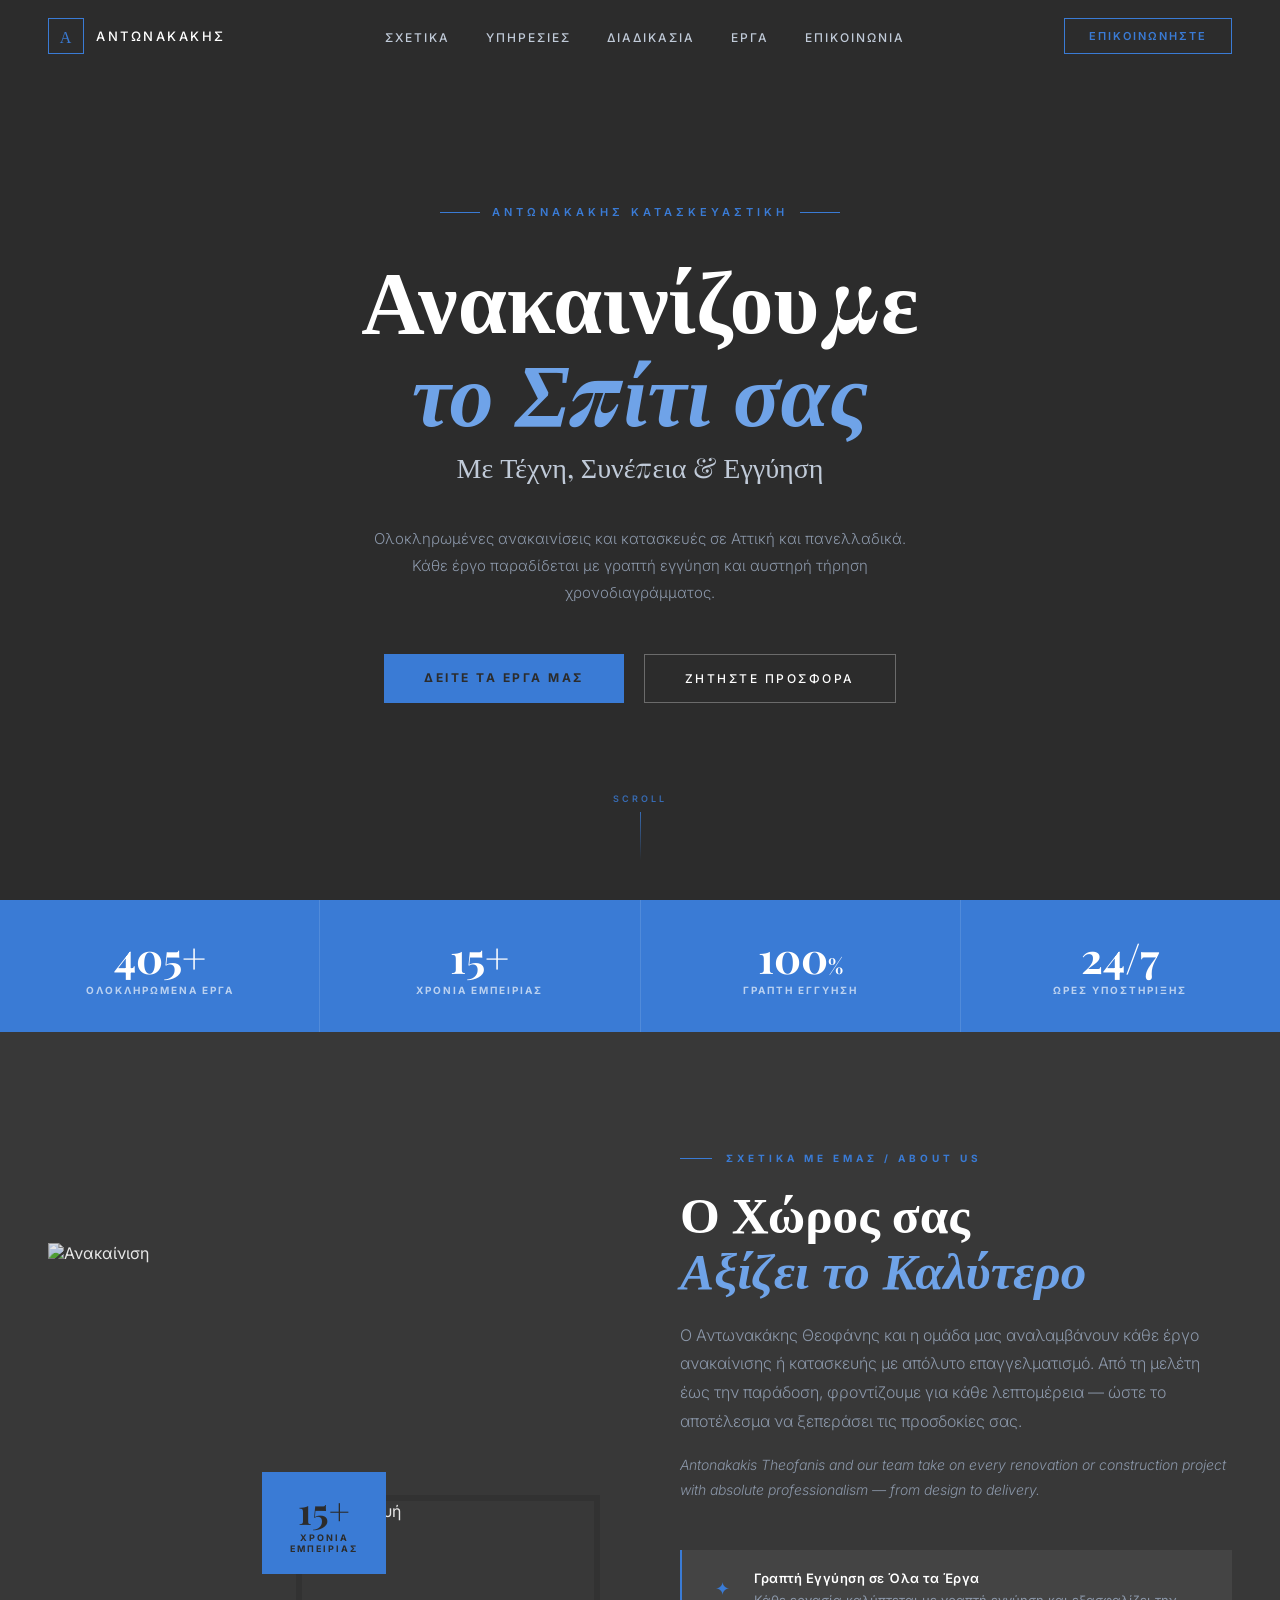
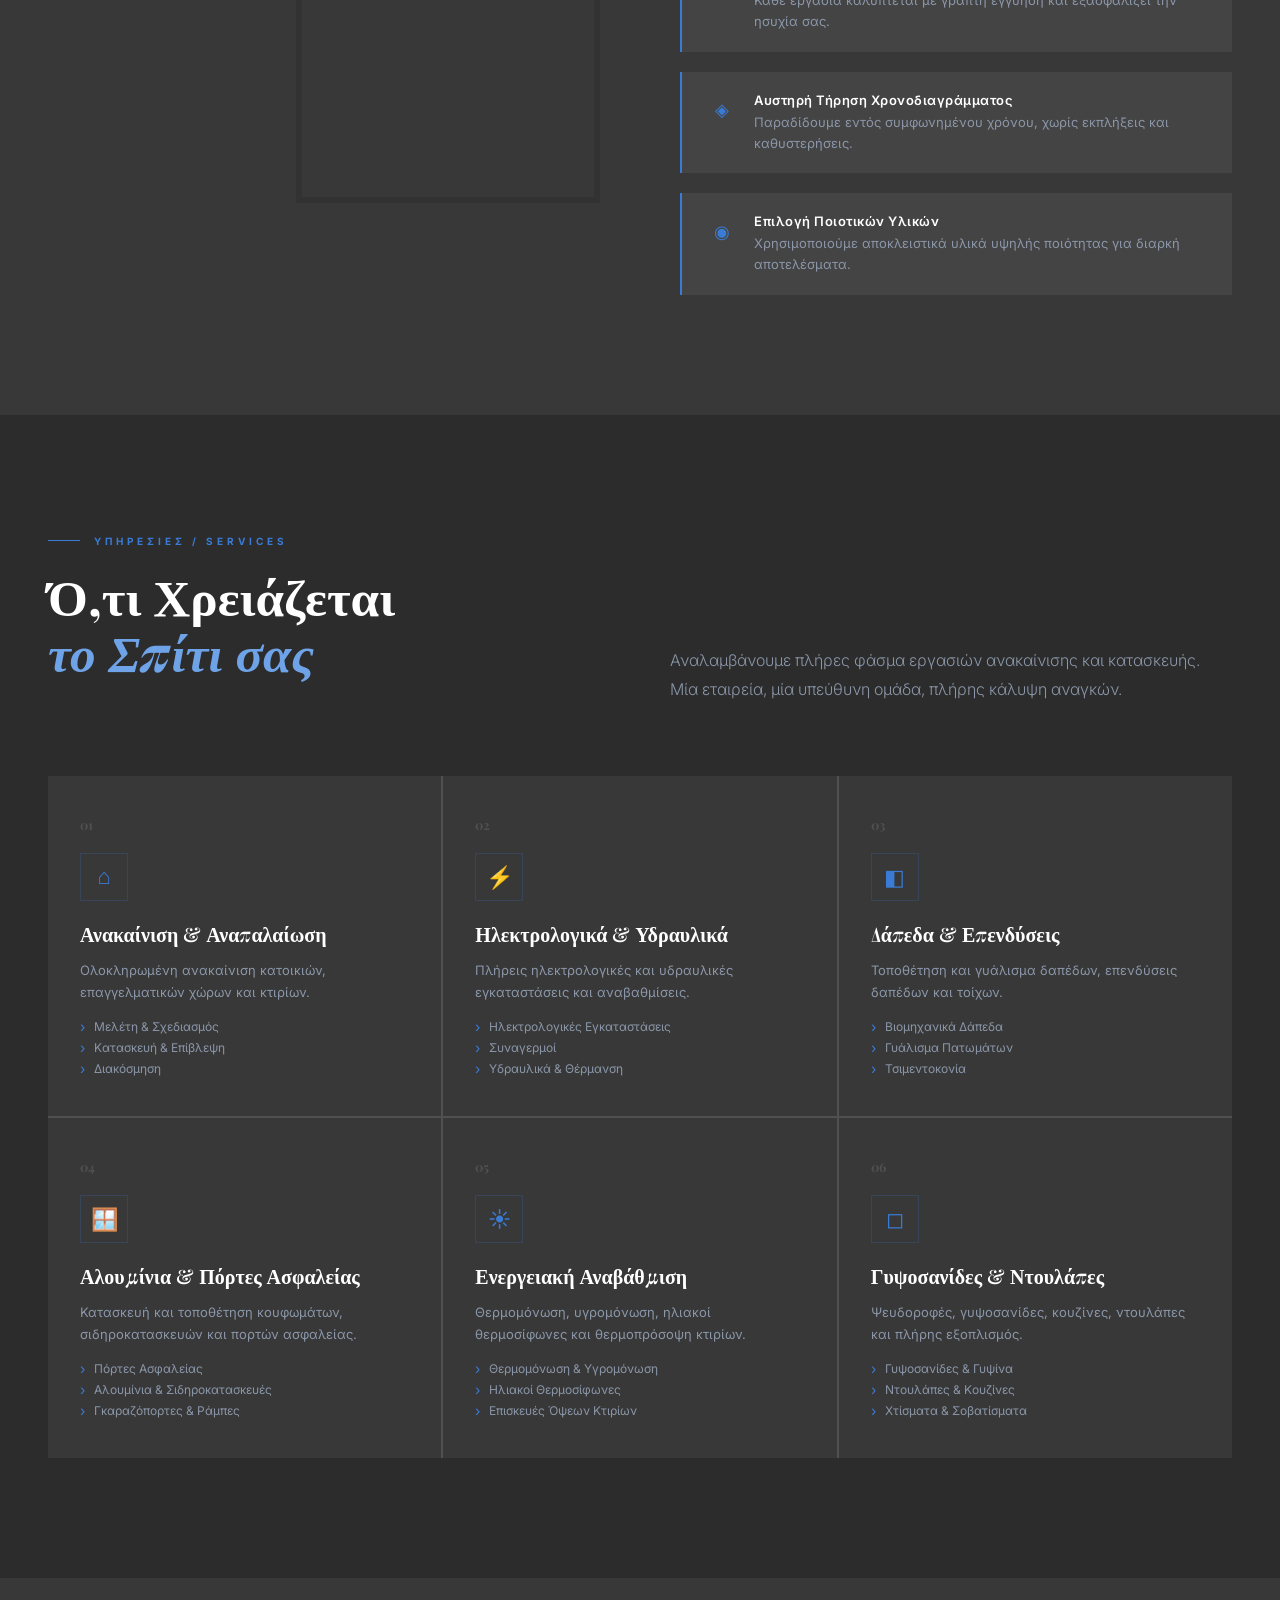
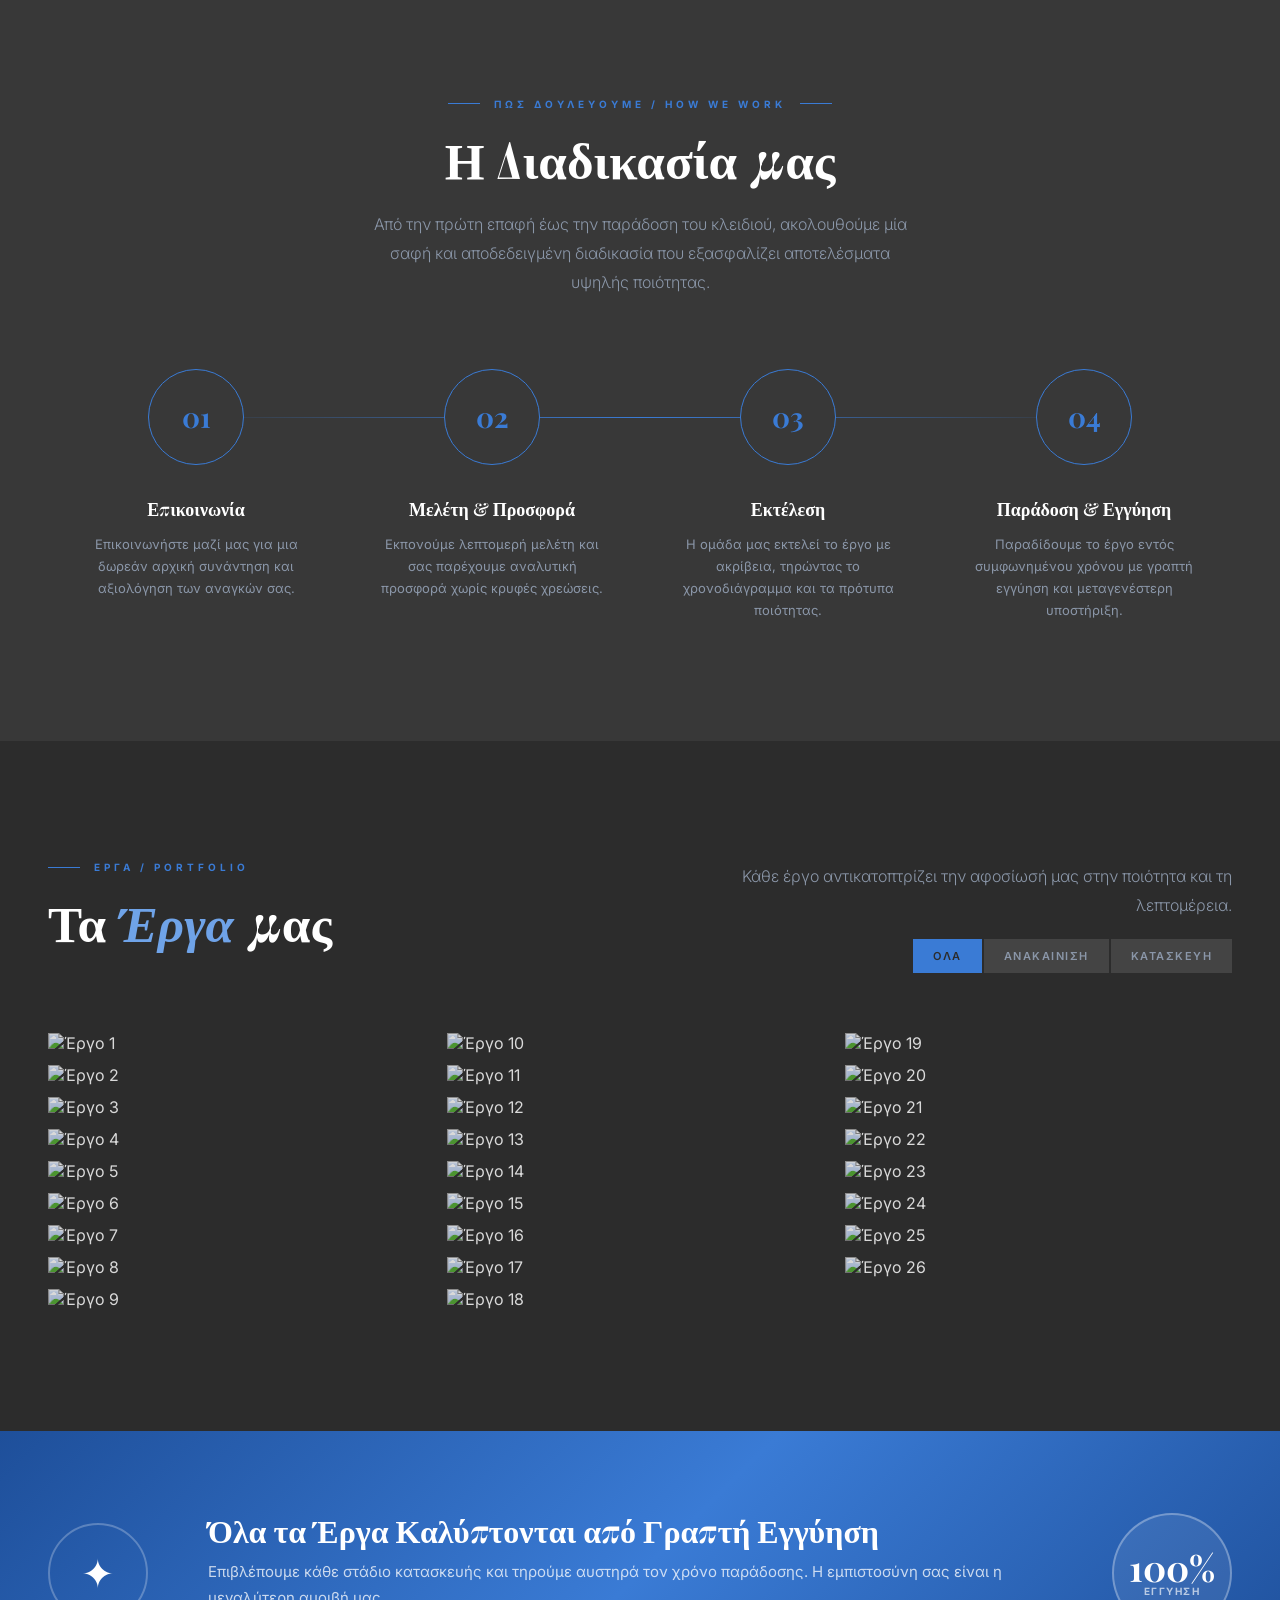
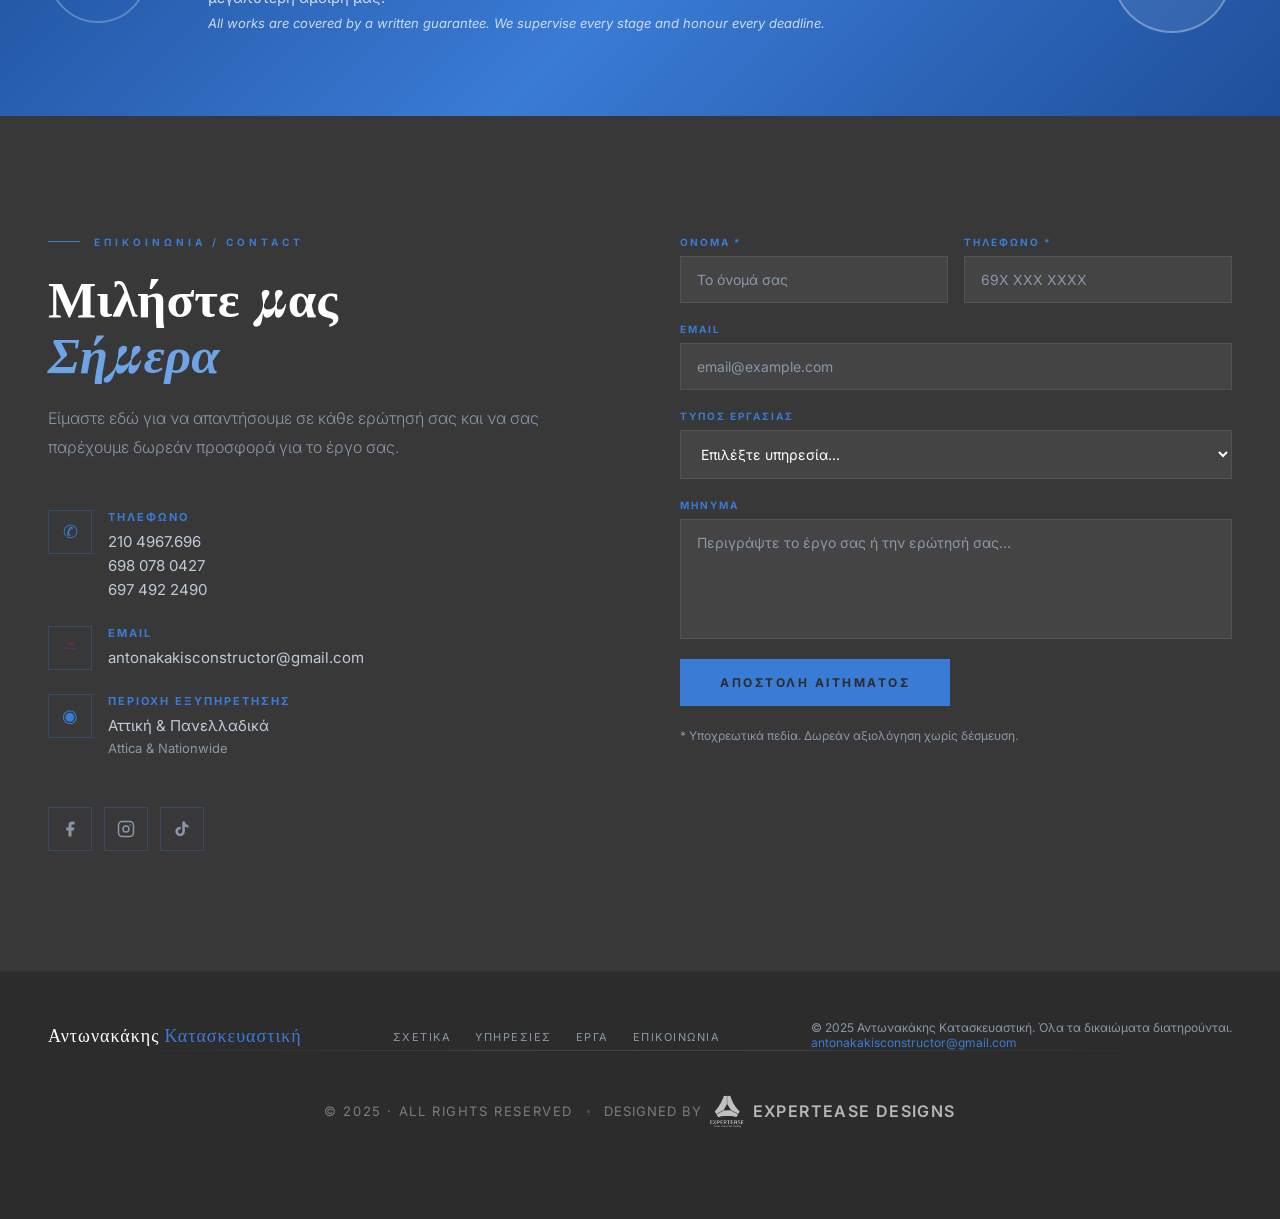
==== commit cc0bdd8d: "honeypot_for_bots" ====
--- a/v1/index.html
+++ b/v1/index.html
@@ -396,6 +396,7 @@
         <form class="contact-form" id="clientContactForm">
           <input type="hidden" name="_to" value="antonakakisconstructor@gmail.com">
           <input type="hidden" name="_key" value="MyPrivateAgencyKey_99">
+          <input type="text" name="_hp" value="" autocomplete="off" tabindex="-1" aria-hidden="true" style="display:none;position:absolute;left:-9999px;">
           <div class="form-row">
             <div class="form-group">
               <label for="fname">Όνομα *</label>
